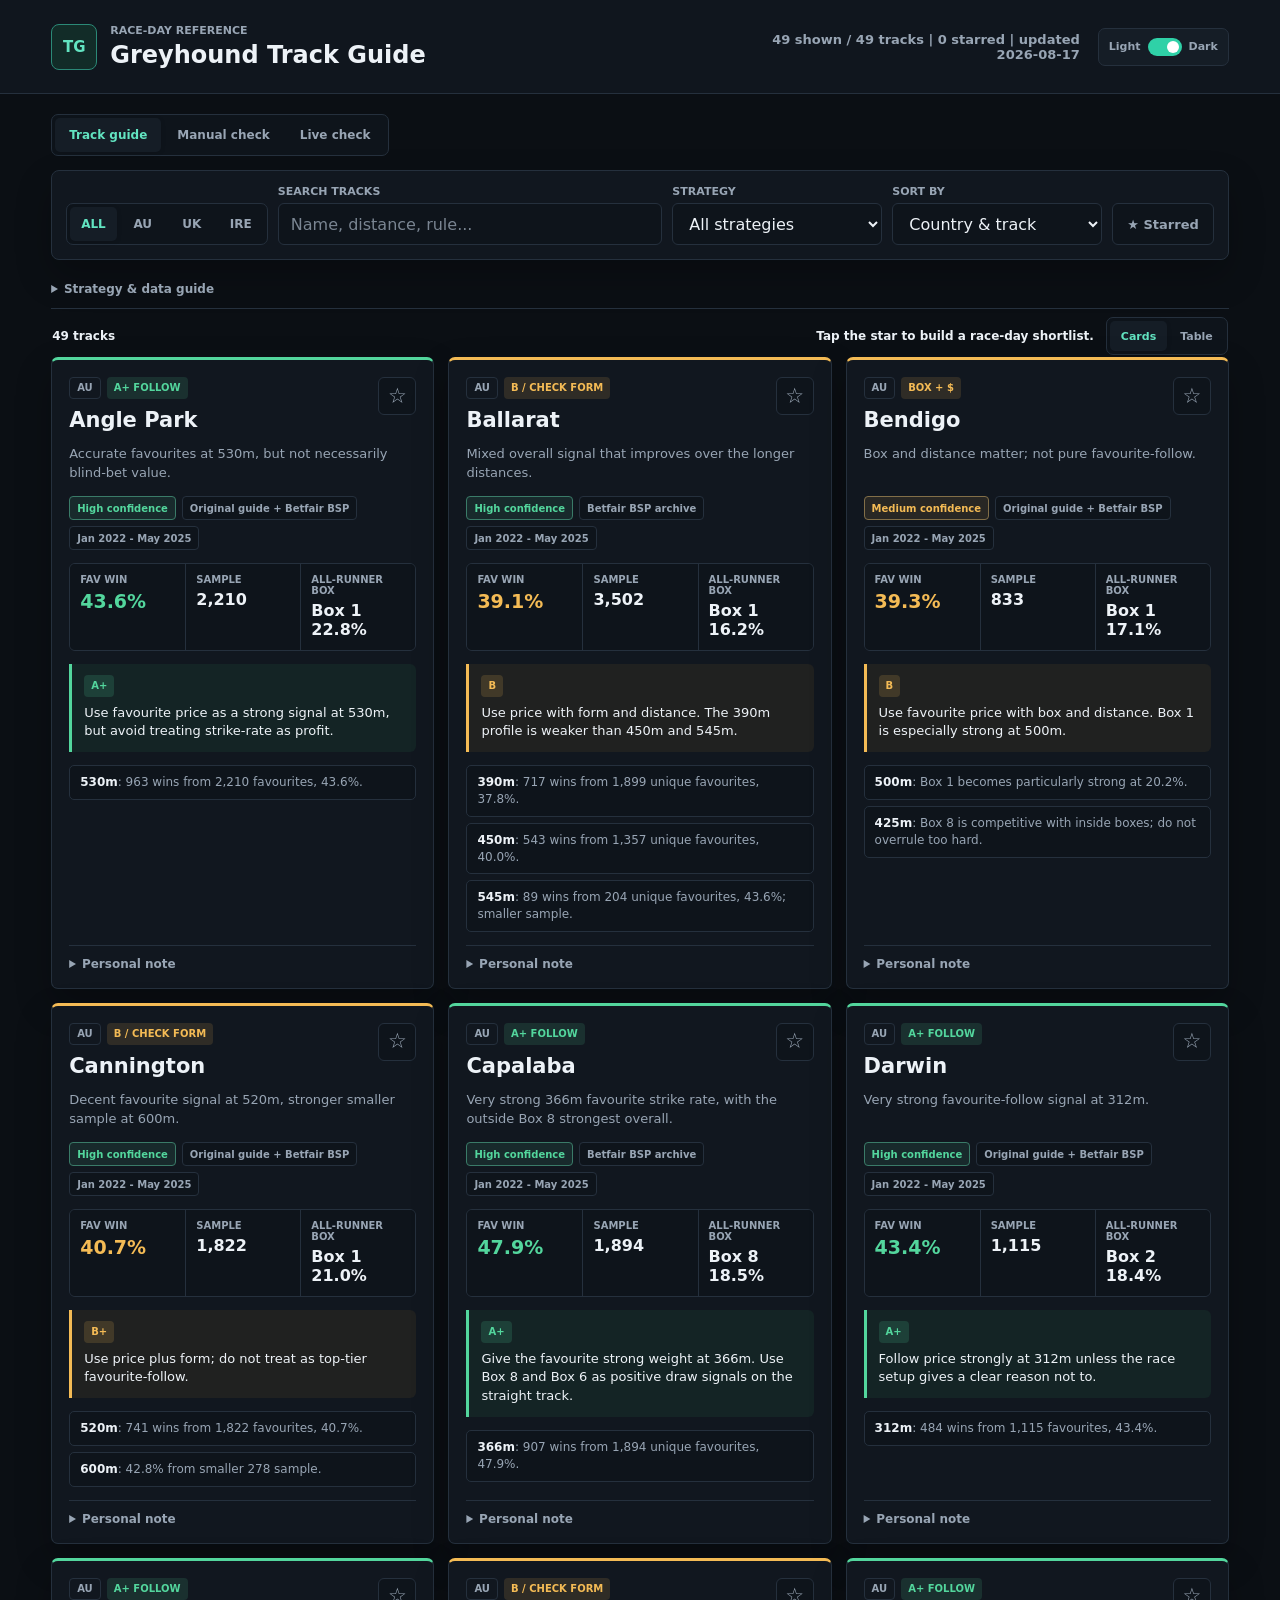
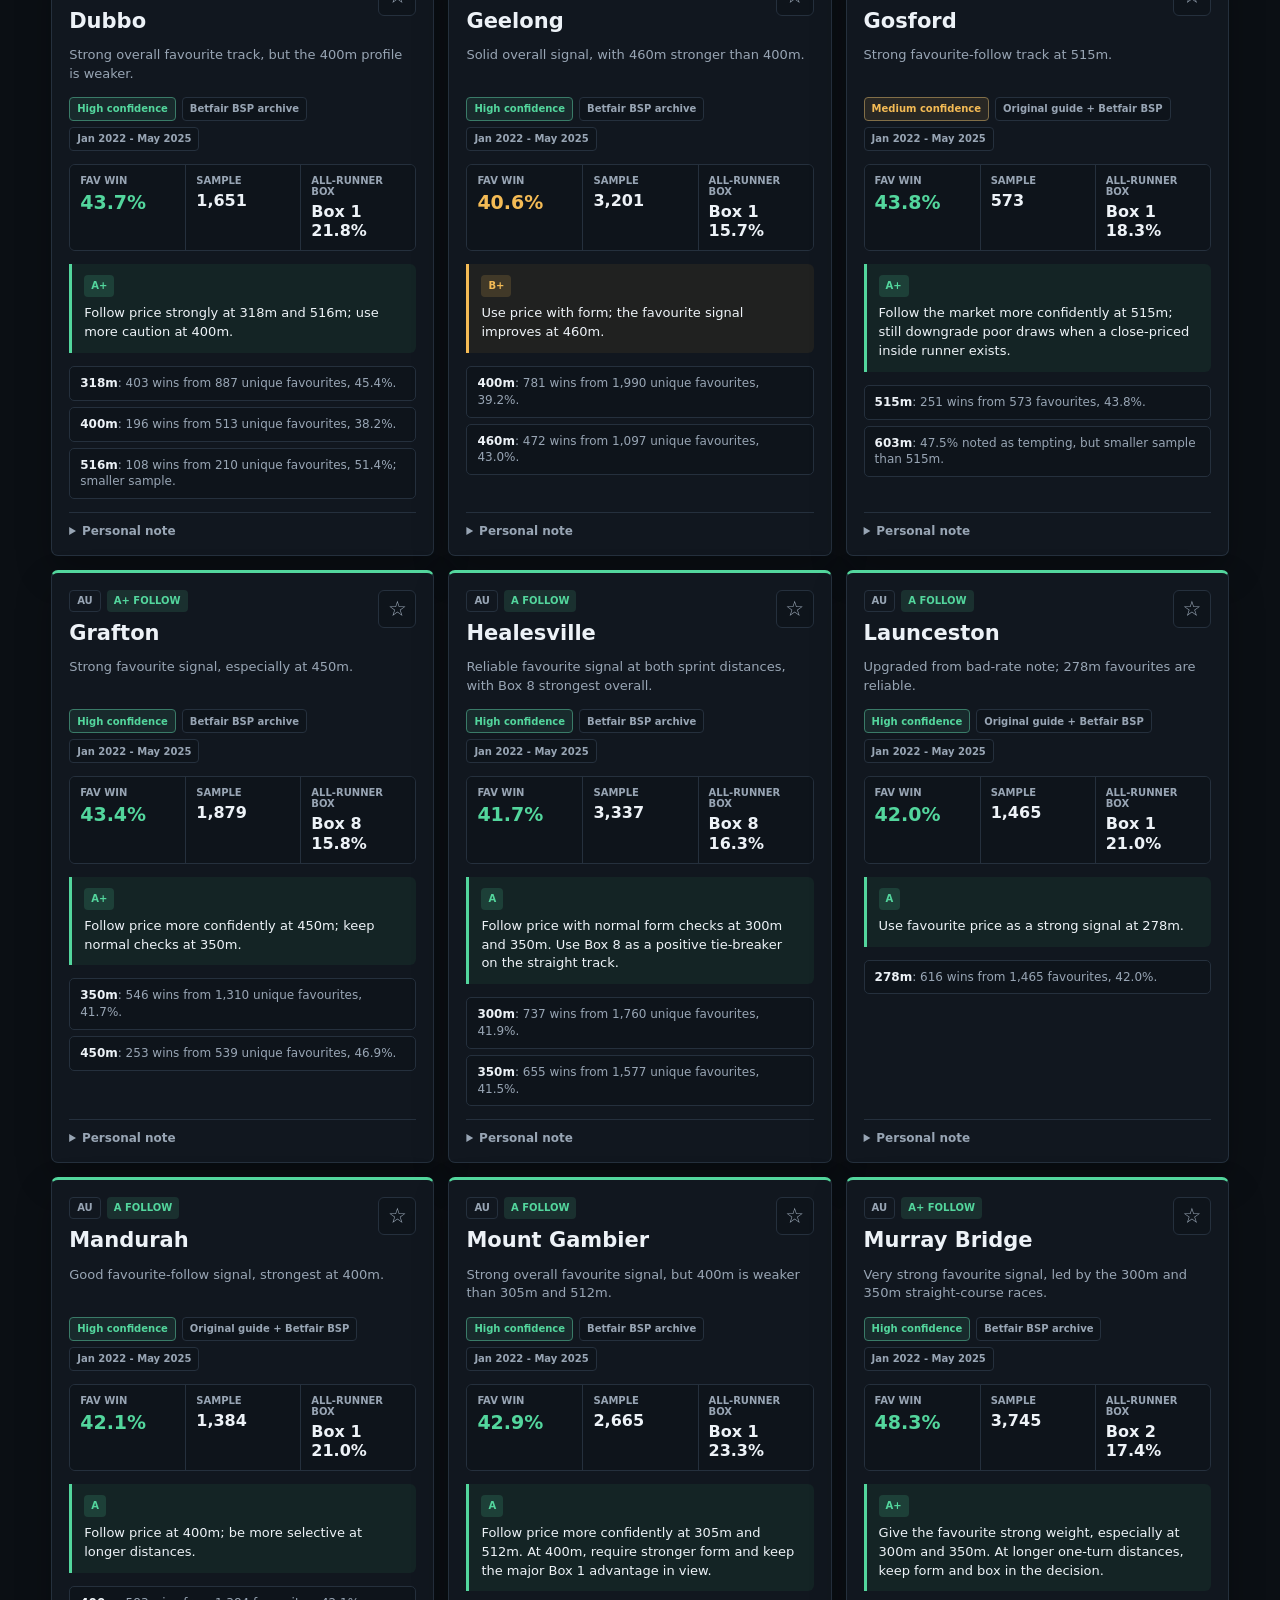
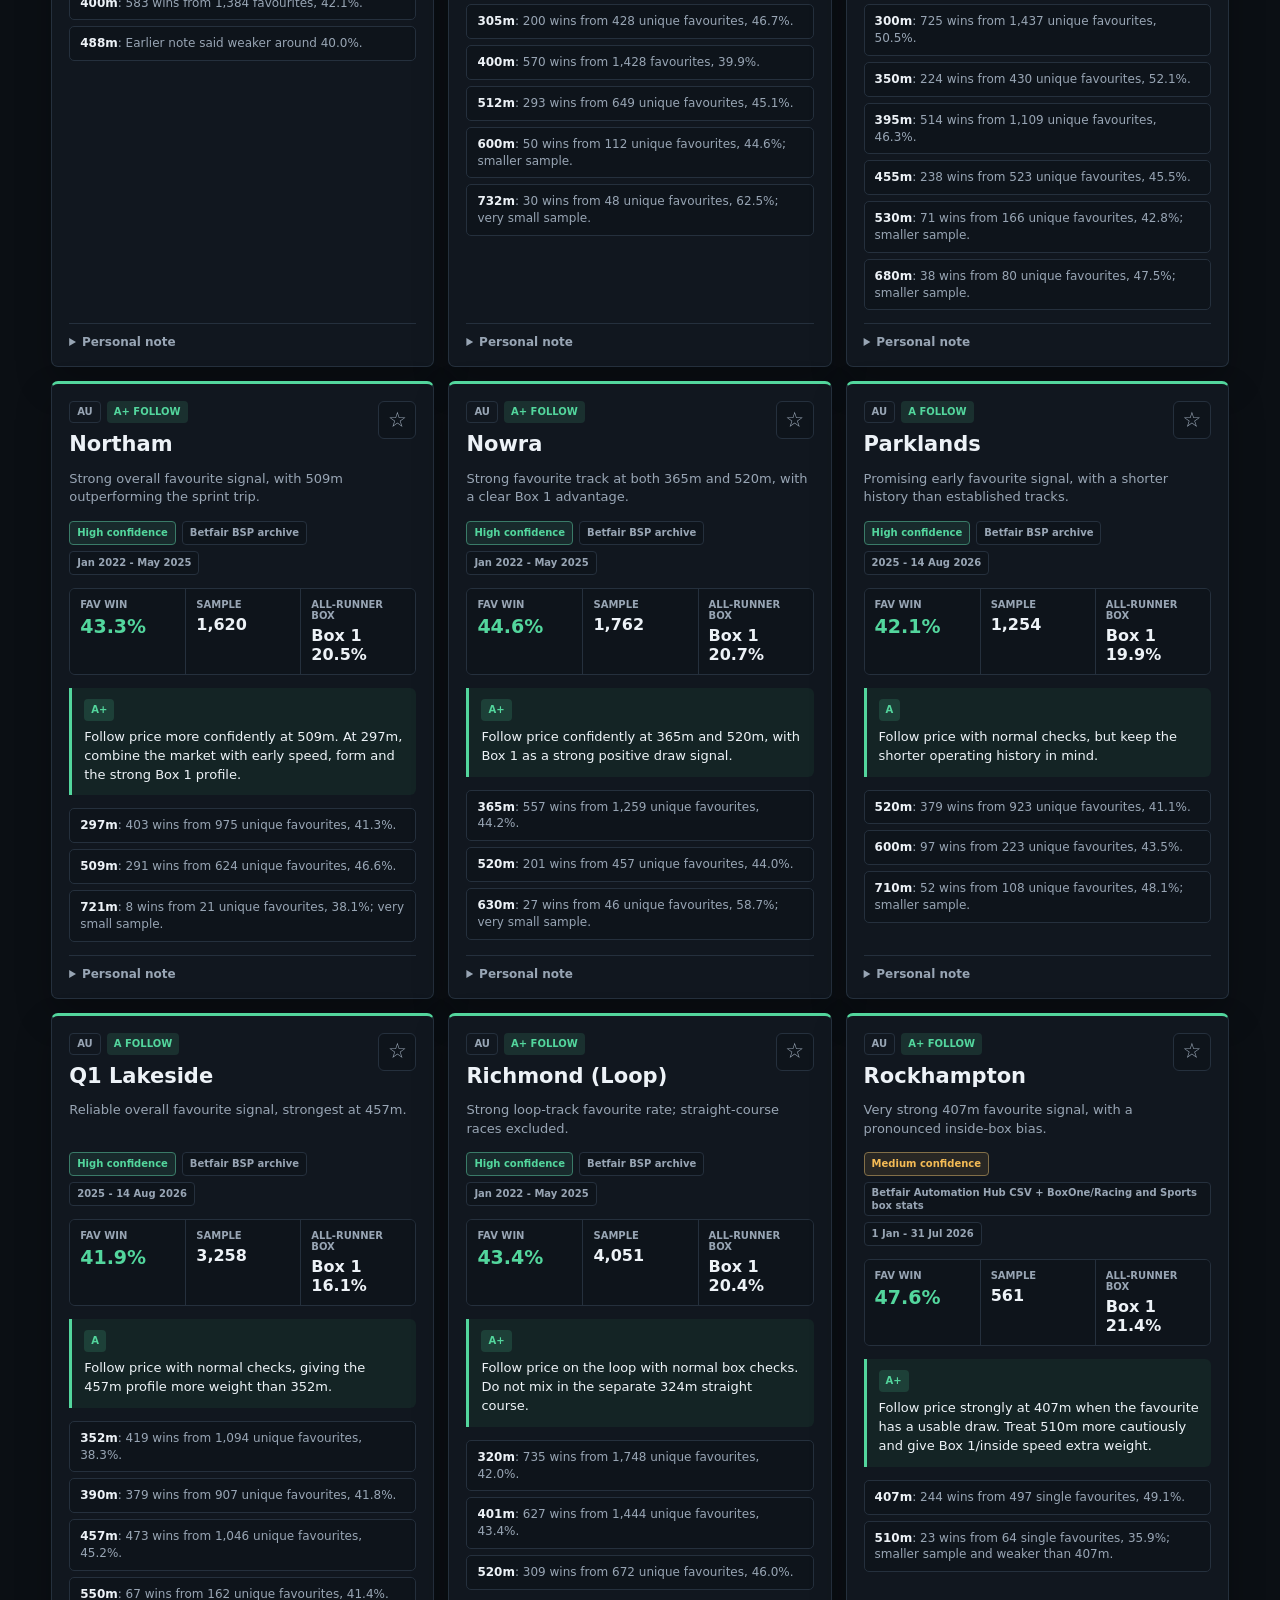
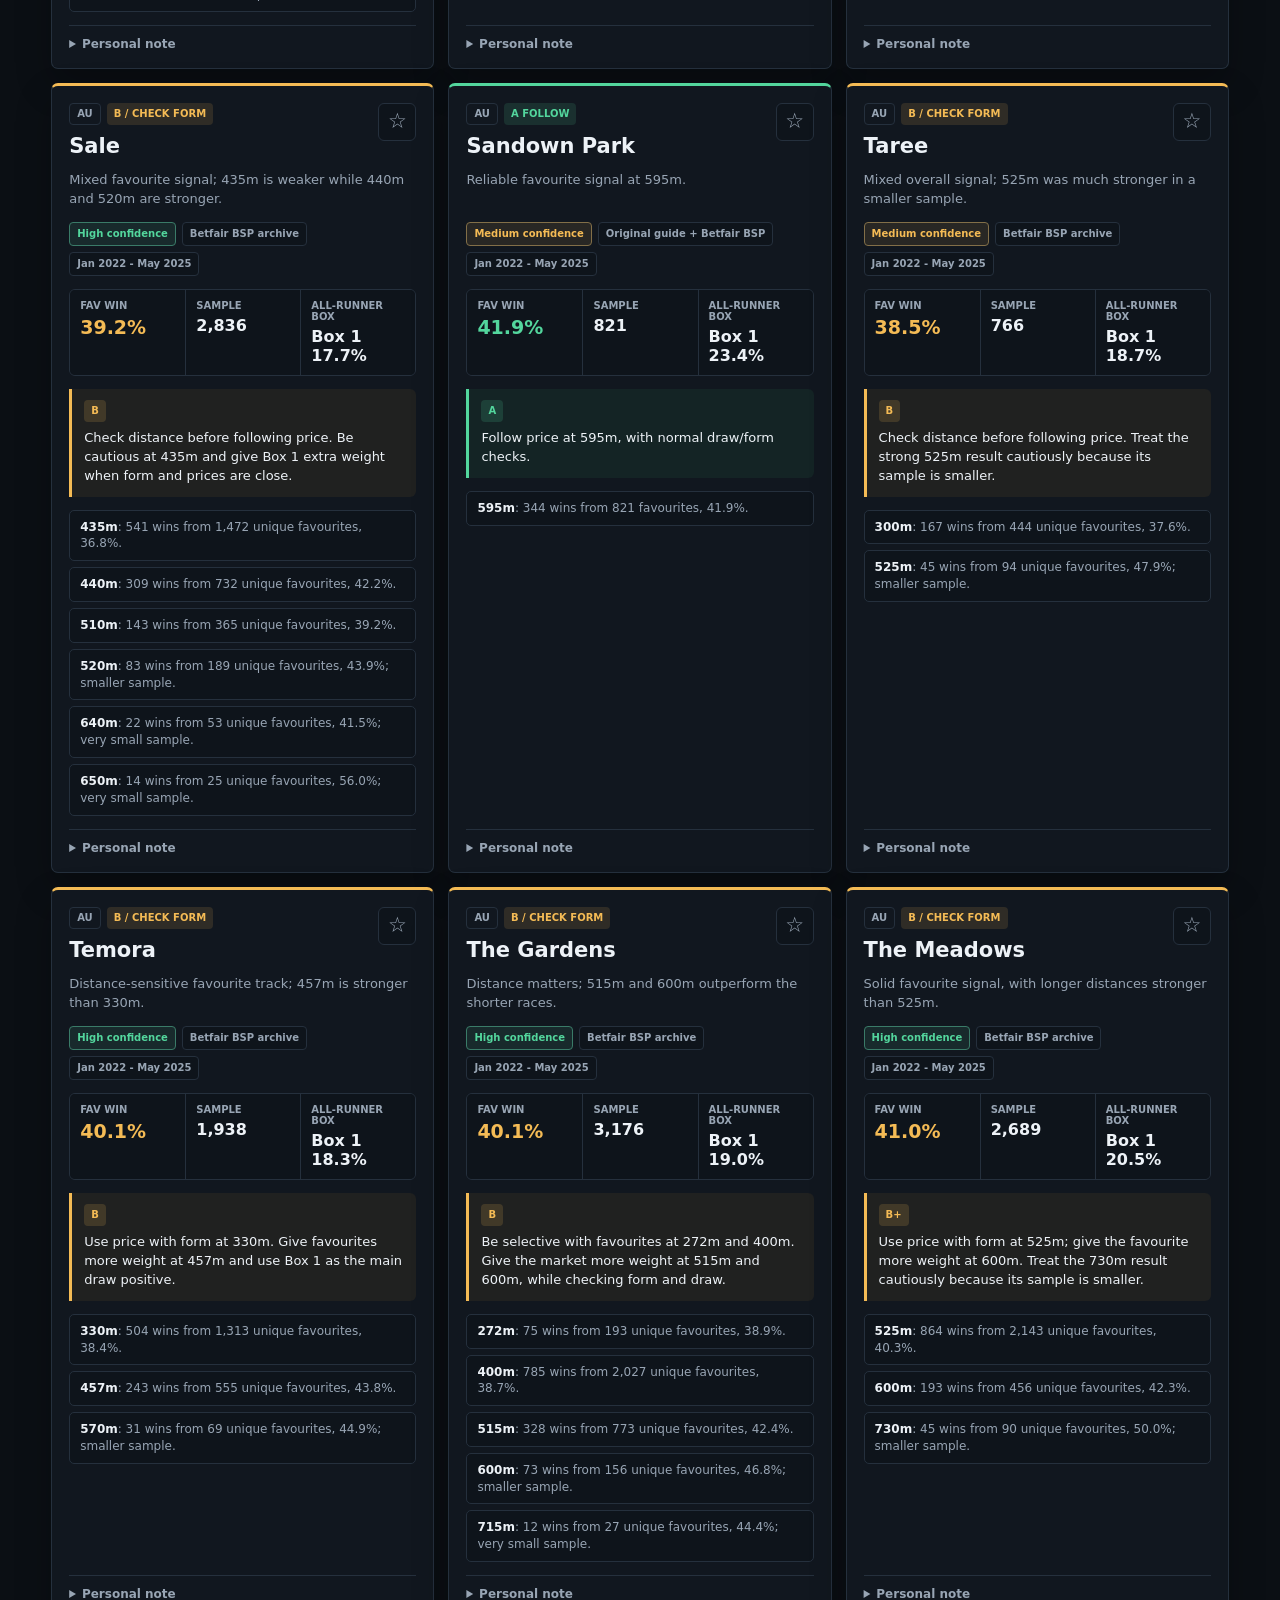
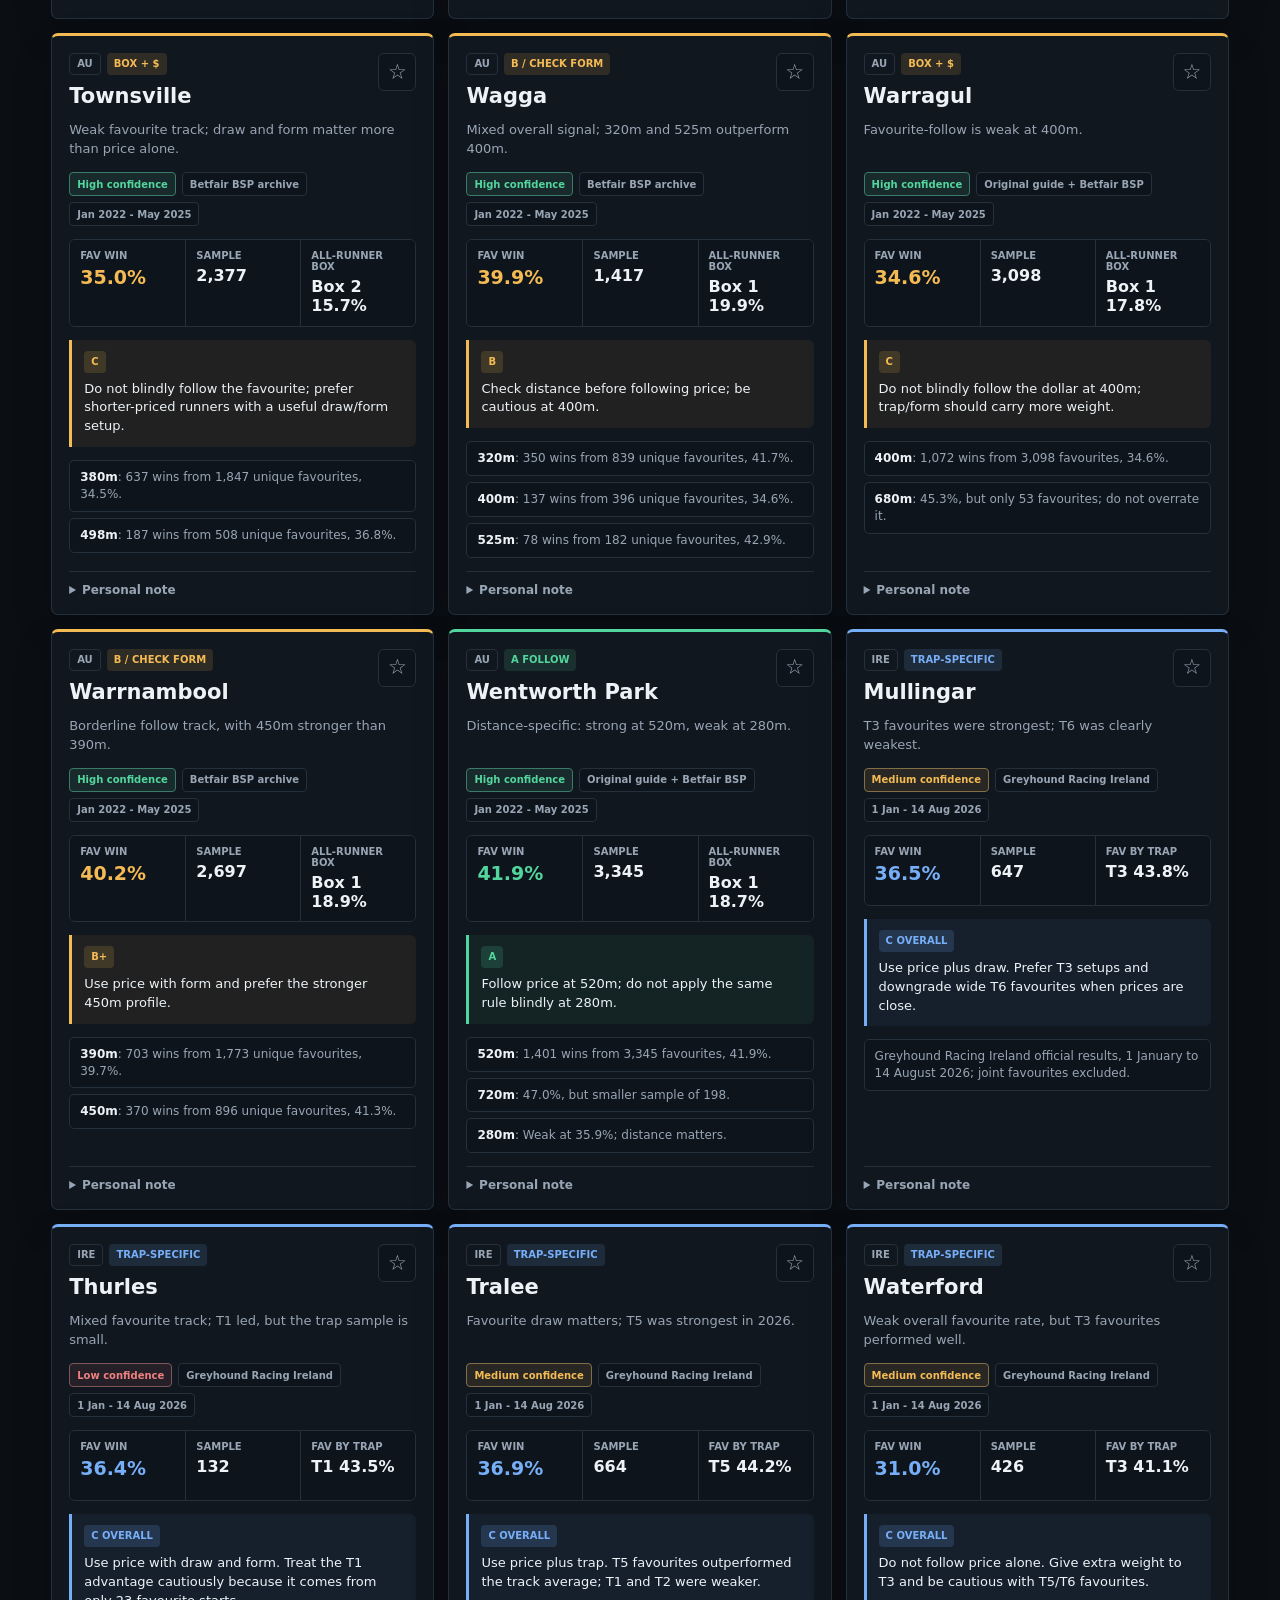
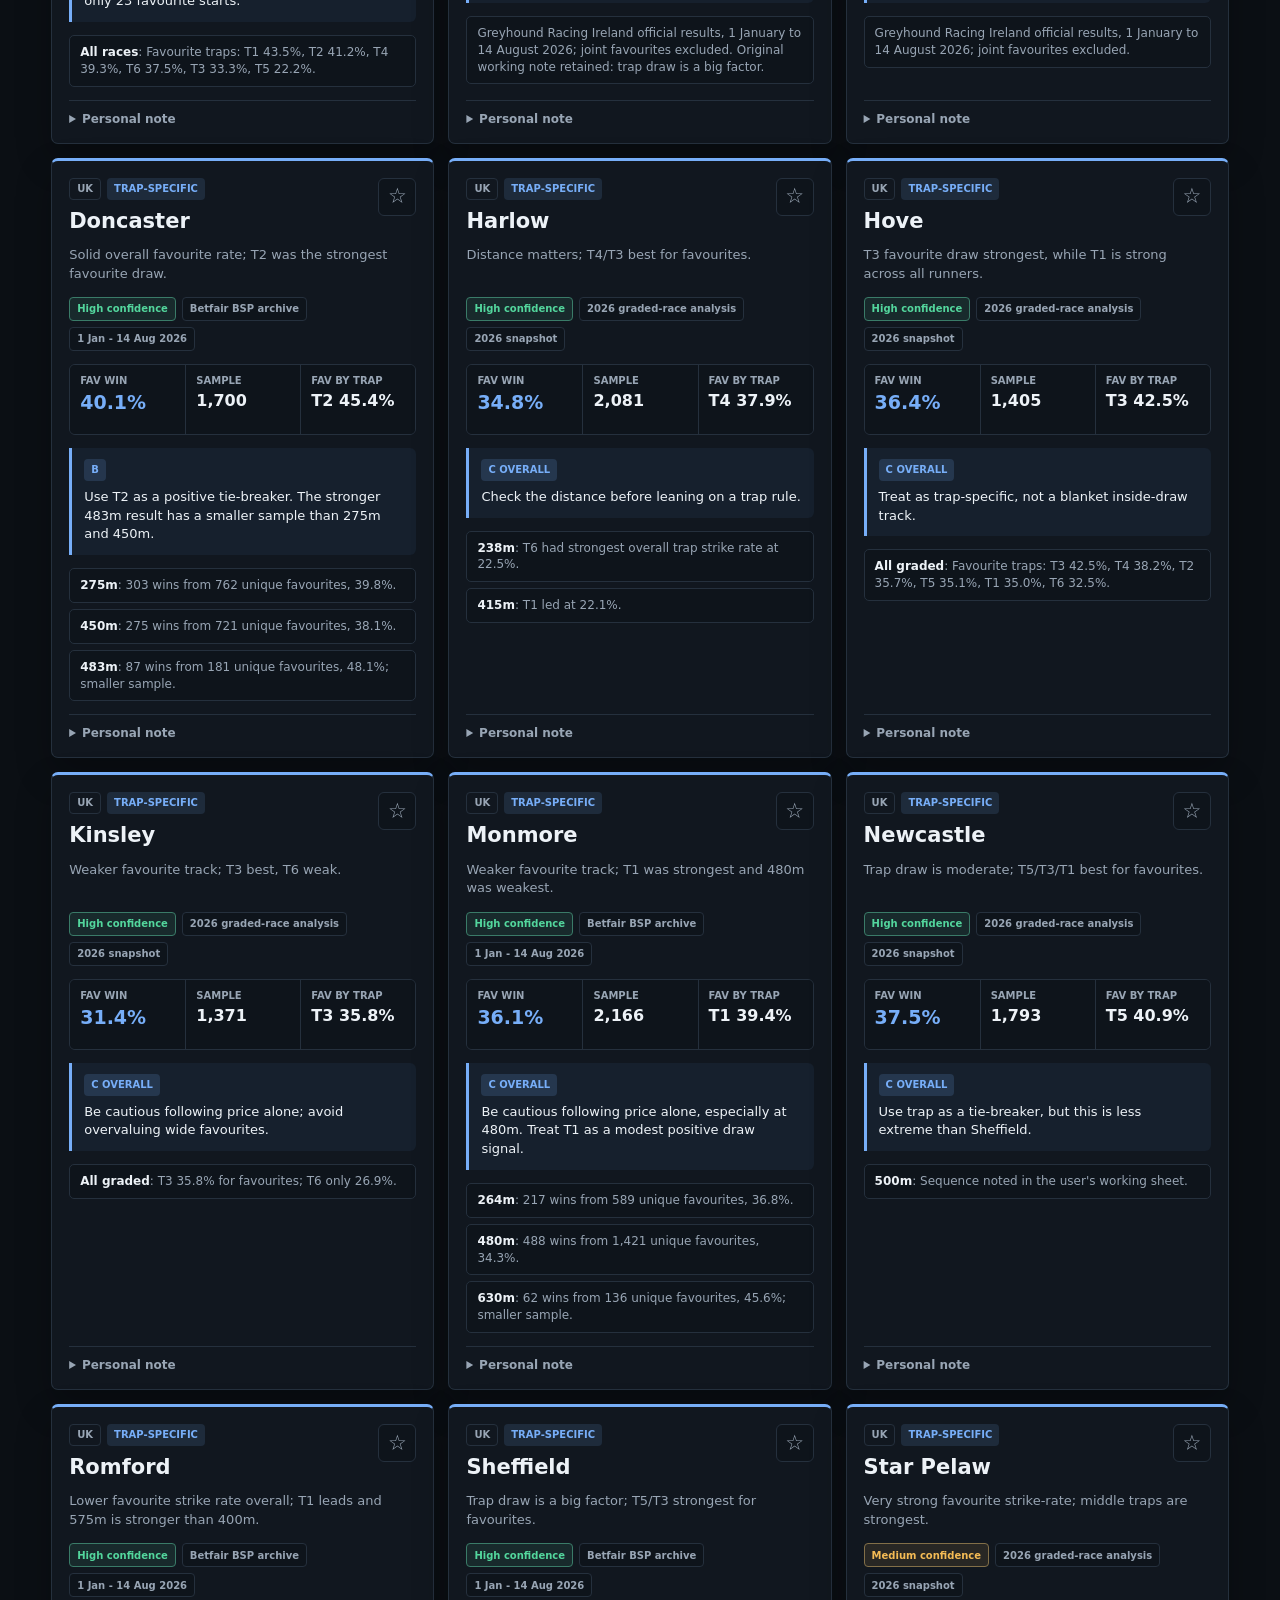
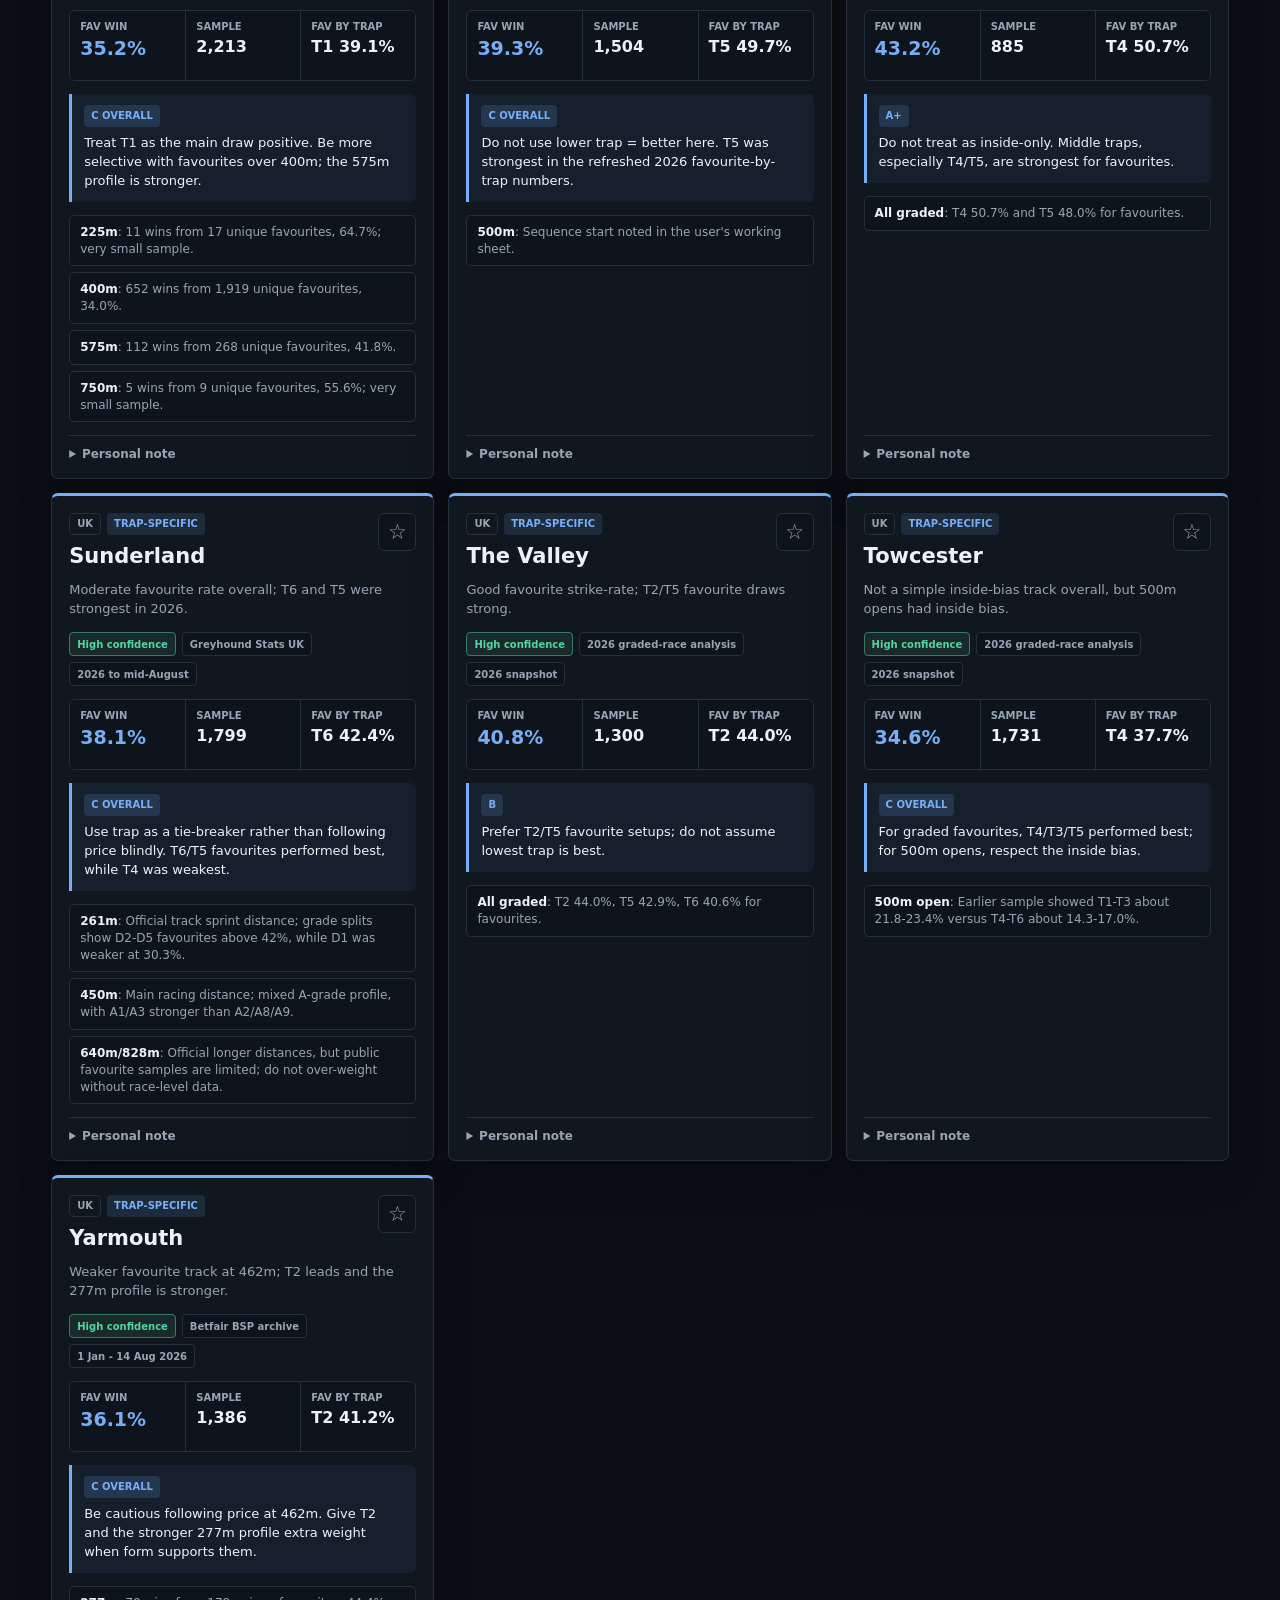
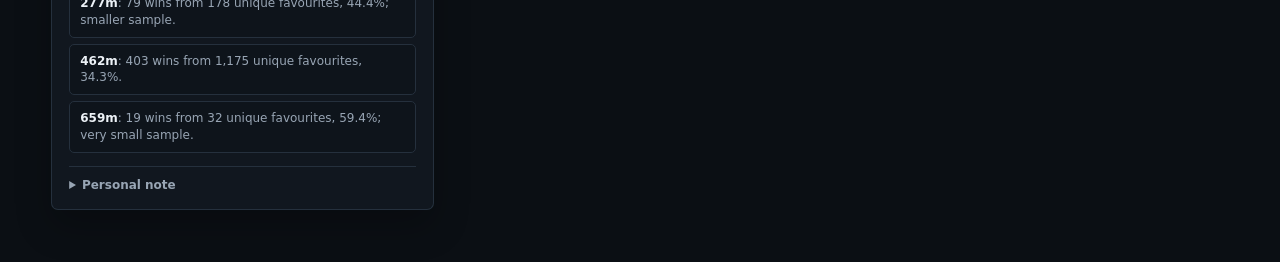
==== index.html @ b03c8ba2 "Add Recorder racecard enrichment" ====
<!doctype html>
<html lang="en" data-theme="dark">
<head>
  <meta charset="utf-8">
  <meta name="viewport" content="width=device-width, initial-scale=1">
  <meta name="theme-color" content="#0b0f14">
  <title>Greyhound Track Guide</title>
  <link rel="stylesheet" href="styles.css?v=20260817a">
</head>
<body>
  <header class="topbar">
    <div class="brand">
      <div class="brand-mark" aria-hidden="true">TG</div>
      <div>
        <p class="eyebrow">Race-day reference</p>
        <h1>Greyhound Track Guide</h1>
      </div>
    </div>
    <div class="header-actions">
      <div class="summary" id="summary">Loading tracks...</div>
      <button class="theme-toggle" id="themeToggle" type="button" aria-pressed="true">
        <span>Light</span>
        <span class="toggle-track" aria-hidden="true"><span></span></span>
        <span>Dark</span>
      </button>
    </div>
  </header>

  <main>
    <nav class="mode-tabs" id="modeTabs" aria-label="Guide section">
      <button type="button" class="active" data-mode="guide" aria-pressed="true">Track guide</button>
      <button type="button" data-mode="manual" aria-pressed="false">Manual check</button>
      <button type="button" data-mode="live" aria-pressed="false">Live check</button>
    </nav>

    <section id="guideView">
    <section class="controls" aria-label="Track filters">
      <div class="country-tabs" id="countryTabs"></div>
      <label class="search">
        <span>Search tracks</span>
        <input id="searchInput" type="search" placeholder="Name, distance, rule..." autocomplete="off">
      </label>
      <label class="select">
        <span>Strategy</span>
        <select id="strategyFilter">
          <option value="all">All strategies</option>
        </select>
      </label>
      <label class="select">
        <span>Sort by</span>
        <select id="sortSelect">
          <option value="country">Country &amp; track</option>
          <option value="rate">Favourite win rate</option>
          <option value="sample">Sample size</option>
          <option value="track">Track name</option>
        </select>
      </label>
      <button class="starred-filter" id="starredFilter" type="button" aria-pressed="false">
        <span aria-hidden="true">&#9733;</span> Starred
      </button>
    </section>

    <details class="legend-panel">
      <summary>Strategy &amp; data guide</summary>
      <div class="legend" id="legend"></div>
    </details>

    <section class="results-head" aria-live="polite">
      <p id="resultCount">Tracks</p>
      <div class="results-actions">
        <p>Tap the star to build a race-day shortlist.</p>
        <div class="view-toggle" id="viewToggle" role="group" aria-label="Result view">
          <button type="button" data-view="cards" aria-pressed="true">Cards</button>
          <button type="button" data-view="table" aria-pressed="false">Table</button>
        </div>
      </div>
    </section>

    <section class="track-grid" id="trackGrid" aria-live="polite"></section>
    <div class="track-table-wrap" id="trackTableWrap" hidden>
      <table class="track-table">
        <caption class="sr-only">Track statistics comparison</caption>
        <thead>
          <tr>
            <th scope="col">Track</th>
            <th scope="col">Confidence</th>
            <th scope="col">Fav win</th>
            <th scope="col">Sample</th>
            <th scope="col">Draw metric</th>
            <th scope="col">Strongest distance</th>
            <th scope="col">Source</th>
            <th scope="col"><span class="sr-only">Shortlist</span></th>
          </tr>
        </thead>
        <tbody id="trackTableBody"></tbody>
      </table>
    </div>
    </section>

    <section class="manual-view" id="manualView" hidden>
      <div class="manual-toolbar">
        <div>
          <p class="eyebrow">No connection required</p>
          <h2>Manual Race Check</h2>
        </div>
        <span class="local-status">Stored on this device</span>
      </div>

      <div class="manual-workspace">
        <form class="manual-entry" id="manualForm">
          <div class="manual-fields">
            <label>
              <span>Track</span>
              <select id="manualTrack" required>
                <option value="">Select track</option>
              </select>
            </label>
            <label>
              <span>Distance</span>
              <input id="manualDistance" type="text" inputmode="numeric" placeholder="450m" autocomplete="off">
            </label>
          </div>
          <label class="manual-racecard">
            <span>Racecard</span>
            <textarea id="manualRacecard" rows="12" placeholder="1 Rapid Echo 2.80&#10;2 Blue Lantern 4.20&#10;3 Final Turn 6.00" required></textarea>
          </label>
          <p class="manual-message" id="manualMessage" role="status"></p>
          <div class="manual-actions">
            <button class="secondary-button" id="clearManual" type="button">Clear</button>
            <button class="primary-button" type="submit">Check race</button>
          </div>
        </form>

        <section class="manual-results" id="manualResults" aria-live="polite">
          <div class="race-empty">Paste a racecard to compare its runners with the track guide.</div>
        </section>
      </div>
    </section>

    <section class="live-view" id="liveView" hidden>
      <div class="live-toolbar">
        <div>
          <p class="eyebrow">Betfair delayed feed</p>
          <h2>Live Race Check</h2>
        </div>
        <div class="live-actions">
          <span class="connection-status offline" id="connectionStatus">Connector offline</span>
          <button class="secondary-button" id="refreshMarkets" type="button" disabled>Refresh</button>
          <button class="primary-button" id="connectBetfair" type="button">Connect</button>
        </div>
      </div>

      <div class="connector-offline" id="connectorOffline">
        <strong>Start the local Betfair connector</strong>
        <span>The connection runs on this computer and keeps account details out of the public site.</span>
        <a class="primary-button" href="http://127.0.0.1:8787/">Open local Track Guide</a>
      </div>

      <div class="live-workspace" id="liveWorkspace" hidden>
        <aside class="race-browser" aria-label="Upcoming races">
          <div class="race-browser-head">
            <div>
              <span class="eyebrow">Race window</span>
              <select id="raceWindow" aria-label="Upcoming race window">
                <option value="5">Next 5 min</option>
                <option value="15">Next 15 min</option>
                <option value="60">Next 60 min</option>
              </select>
            </div>
            <span id="marketFreshness">Waiting</span>
          </div>
          <div class="race-list" id="raceList"></div>
        </aside>

        <section class="race-detail" id="raceDetail" aria-live="polite">
          <div class="race-empty">Select an upcoming race.</div>
        </section>
      </div>
    </section>

    <dialog class="betfair-dialog" id="betfairDialog">
      <form id="betfairForm">
        <div class="dialog-head">
          <div>
            <p class="eyebrow">Local connection</p>
            <h2>Connect Betfair</h2>
          </div>
          <button class="dialog-close" type="button" id="closeBetfair" aria-label="Close">&times;</button>
        </div>
        <label class="dialog-field">
          <span>Delayed app key</span>
          <input name="appKey" type="password" autocomplete="off" required>
        </label>
        <label class="dialog-field">
          <span>Betfair username</span>
          <input name="username" type="text" autocomplete="username" required>
        </label>
        <label class="dialog-field">
          <span>Password <small>append the 2FA code when enabled</small></span>
          <input name="password" type="password" autocomplete="current-password" required>
        </label>
        <label class="dialog-field">
          <span>Account region</span>
          <select name="jurisdiction">
            <option value="au">Australia / New Zealand</option>
            <option value="global">United Kingdom / Ireland</option>
          </select>
        </label>
        <p class="security-note">Your password is sent directly to Betfair by the local connector and is never saved.</p>
        <p class="form-error" id="betfairError" role="alert"></p>
        <div class="dialog-actions">
          <a href="https://developer.betfair.com/get-started/exchange/" target="_blank" rel="noreferrer">Get a delayed key</a>
          <button class="primary-button" type="submit">Connect</button>
        </div>
      </form>
    </dialog>
  </main>

  <template id="trackTemplate">
    <article class="track-card">
      <div class="card-head">
        <div>
          <div class="card-labels">
            <span class="country"></span>
            <span class="strategy"></span>
          </div>
          <h2></h2>
        </div>
        <button class="star" type="button" aria-label="Add track to shortlist" title="Add to shortlist">&#9734;</button>
      </div>
      <p class="headline"></p>
      <div class="card-meta"></div>
      <div class="metrics"></div>
      <div class="rule"></div>
      <div class="distances"></div>
      <details class="personal-note">
        <summary>Personal note</summary>
        <textarea rows="3" aria-label="Personal track note" placeholder="Add a race-day note..."></textarea>
      </details>
    </article>
  </template>

  <script src="app.js?v=20260816a"></script>
  <script src="betfair.js?v=20260817a"></script>
  <script src="manual.js?v=20260816a"></script>
</body>
</html>
---- styles.css ----
:root {
  color-scheme: light;
  --bg: #f2f4f7;
  --surface: #ffffff;
  --surface-raised: #ffffff;
  --surface-soft: #f7f8fa;
  --ink: #17202a;
  --muted: #667180;
  --line: #dce1e7;
  --line-strong: #c7ced7;
  --accent: #006e5b;
  --accent-strong: #005446;
  --accent-soft: #dff4ee;
  --blue: #2066c2;
  --green: #15845a;
  --amber: #a96700;
  --red: #ba4545;
  --shadow: 0 10px 28px rgba(24, 33, 43, 0.08);
}

:root[data-theme="dark"] {
  color-scheme: dark;
  --bg: #0b0f14;
  --surface: #11171f;
  --surface-raised: #151d26;
  --surface-soft: #0e141b;
  --ink: #edf2f7;
  --muted: #98a5b4;
  --line: #25303d;
  --line-strong: #354252;
  --accent: #2fd1a7;
  --accent-strong: #62e4c1;
  --accent-soft: #122c28;
  --blue: #77aef8;
  --green: #53d69d;
  --amber: #f4bb55;
  --red: #f08080;
  --shadow: 0 16px 36px rgba(0, 0, 0, 0.24);
}

html {
  overflow-x: hidden;
}

* {
  box-sizing: border-box;
}

[hidden] {
  display: none !important;
}

.sr-only {
  position: absolute;
  width: 1px;
  height: 1px;
  padding: 0;
  margin: -1px;
  overflow: hidden;
  clip: rect(0, 0, 0, 0);
  white-space: nowrap;
  border: 0;
}

body {
  margin: 0;
  min-width: 320px;
  overflow-x: hidden;
  font-family: Inter, ui-sans-serif, system-ui, -apple-system, BlinkMacSystemFont, "Segoe UI", sans-serif;
  background: var(--bg);
  color: var(--ink);
}

button,
input,
select,
textarea {
  font: inherit;
}

button,
summary,
select {
  cursor: pointer;
}

button:focus-visible,
input:focus-visible,
select:focus-visible,
textarea:focus-visible,
summary:focus-visible {
  outline: 3px solid color-mix(in srgb, var(--accent) 40%, transparent);
  outline-offset: 2px;
}

.topbar {
  display: flex;
  justify-content: space-between;
  gap: 24px;
  align-items: center;
  min-height: 94px;
  padding: 20px clamp(18px, 4vw, 52px);
  background: color-mix(in srgb, var(--surface) 92%, transparent);
  border-bottom: 1px solid var(--line);
}

.brand,
.header-actions,
.card-labels,
.results-head {
  display: flex;
  align-items: center;
}

.brand {
  gap: 13px;
  min-width: 0;
}

.brand-mark {
  display: grid;
  place-items: center;
  width: 46px;
  height: 46px;
  flex: 0 0 46px;
  border: 1px solid color-mix(in srgb, var(--accent) 55%, var(--line));
  border-radius: 8px;
  background: var(--accent-soft);
  color: var(--accent-strong);
  font-size: 15px;
  font-weight: 800;
}

.eyebrow,
.search > span,
.select > span {
  display: block;
  margin: 0 0 5px;
  color: var(--muted);
  font-size: 11px;
  font-weight: 800;
  letter-spacing: 0;
  text-transform: uppercase;
}

h1 {
  margin: 0;
  font-size: 24px;
  line-height: 1.1;
  letter-spacing: 0;
}

.header-actions {
  justify-content: flex-end;
  gap: 18px;
}

.summary {
  max-width: 330px;
  color: var(--muted);
  font-size: 13px;
  font-weight: 650;
  text-align: right;
}

.theme-toggle {
  display: flex;
  align-items: center;
  gap: 7px;
  min-height: 38px;
  padding: 0 10px;
  border: 1px solid var(--line);
  border-radius: 7px;
  background: var(--surface-raised);
  color: var(--muted);
  font-size: 11px;
  font-weight: 750;
}

.toggle-track {
  position: relative;
  width: 34px;
  height: 18px;
  border-radius: 9px;
  background: var(--line-strong);
}

.toggle-track span {
  position: absolute;
  top: 3px;
  left: 3px;
  width: 12px;
  height: 12px;
  border-radius: 50%;
  background: #fff;
  transition: transform 160ms ease;
}

.theme-toggle[aria-pressed="true"] .toggle-track {
  background: var(--accent);
}

.theme-toggle[aria-pressed="true"] .toggle-track span {
  transform: translateX(16px);
}

main {
  width: 100%;
  max-width: 1680px;
  margin: 0 auto;
  padding: 20px clamp(18px, 4vw, 52px) 52px;
}

.mode-tabs {
  display: inline-flex;
  gap: 2px;
  margin-bottom: 14px;
  padding: 3px;
  border: 1px solid var(--line);
  border-radius: 7px;
  background: var(--surface-soft);
}

.mode-tabs button {
  height: 34px;
  padding: 0 14px;
  border: 0;
  border-radius: 5px;
  background: transparent;
  color: var(--muted);
  font-size: 12px;
  font-weight: 800;
}

.mode-tabs button.active {
  background: var(--surface-raised);
  color: var(--accent-strong);
  box-shadow: 0 1px 5px rgba(0, 0, 0, 0.12);
}

.controls {
  display: grid;
  grid-template-columns: auto minmax(230px, 1fr) minmax(155px, 210px) minmax(155px, 210px) auto;
  gap: 10px;
  align-items: end;
  padding: 14px;
  border: 1px solid var(--line);
  border-radius: 8px;
  background: var(--surface);
  box-shadow: var(--shadow);
}

.country-tabs {
  display: flex;
  gap: 3px;
  align-items: center;
  min-height: 42px;
  padding: 3px;
  border: 1px solid var(--line);
  border-radius: 7px;
  background: var(--surface-soft);
}

.country-tabs button,
.starred-filter,
.star {
  border: 0;
  color: var(--ink);
}

.country-tabs button {
  min-width: 46px;
  height: 34px;
  padding: 0 11px;
  border-radius: 5px;
  background: transparent;
  color: var(--muted);
  font-size: 12px;
  font-weight: 800;
  text-transform: uppercase;
}

.country-tabs button.active {
  background: var(--surface-raised);
  color: var(--accent-strong);
  box-shadow: 0 1px 5px rgba(0, 0, 0, 0.12);
}

.search input,
.select select,
textarea {
  width: 100%;
  border: 1px solid var(--line);
  border-radius: 6px;
  background: var(--surface-soft);
  color: var(--ink);
}

.search input,
.select select {
  height: 42px;
  padding: 0 12px;
}

.search input::placeholder,
textarea::placeholder {
  color: color-mix(in srgb, var(--muted) 78%, transparent);
}

.starred-filter {
  height: 42px;
  padding: 0 14px;
  border: 1px solid var(--line);
  border-radius: 6px;
  background: var(--surface-soft);
  color: var(--muted);
  font-size: 13px;
  font-weight: 750;
}

.starred-filter[aria-pressed="true"] {
  border-color: color-mix(in srgb, var(--amber) 55%, var(--line));
  background: color-mix(in srgb, var(--amber) 13%, var(--surface));
  color: var(--amber);
}

.legend-panel {
  margin: 12px 0 0;
  border-bottom: 1px solid var(--line);
}

.legend-panel > summary {
  width: max-content;
  padding: 10px 0 12px;
  color: var(--muted);
  font-size: 12px;
  font-weight: 750;
}

.legend {
  display: grid;
  grid-template-columns: repeat(auto-fit, minmax(230px, 1fr));
  gap: 8px;
  padding: 0 0 14px;
}

.legend-item {
  padding: 10px 12px;
  border: 1px solid var(--line);
  border-radius: 6px;
  background: var(--surface-soft);
  color: var(--muted);
  font-size: 12px;
  line-height: 1.45;
}

.legend-item strong {
  color: var(--ink);
}

.results-head {
  justify-content: space-between;
  gap: 20px;
  min-height: 48px;
  padding: 6px 1px 0;
  color: var(--muted);
  font-size: 12px;
}

.results-head p {
  margin: 0;
}

.results-head p:first-child {
  color: var(--ink);
  font-weight: 800;
}

.results-actions {
  display: flex;
  align-items: center;
  justify-content: flex-end;
  gap: 12px;
}

.view-toggle {
  display: inline-flex;
  flex: 0 0 auto;
  gap: 2px;
  padding: 3px;
  border: 1px solid var(--line);
  border-radius: 7px;
  background: var(--surface-soft);
}

.view-toggle button {
  height: 30px;
  padding: 0 11px;
  border: 0;
  border-radius: 5px;
  background: transparent;
  color: var(--muted);
  font-size: 11px;
  font-weight: 800;
}

.view-toggle button.active {
  background: var(--surface-raised);
  color: var(--accent-strong);
  box-shadow: 0 1px 5px rgba(0, 0, 0, 0.12);
}

.track-grid {
  display: grid;
  grid-template-columns: repeat(auto-fill, minmax(320px, 1fr));
  gap: 14px;
}

.track-card {
  --card-accent: var(--amber);
  display: flex;
  min-height: 390px;
  flex-direction: column;
  gap: 13px;
  padding: 17px;
  border: 1px solid var(--line);
  border-top: 3px solid var(--card-accent);
  border-radius: 7px;
  background: var(--surface);
  box-shadow: var(--shadow);
}

.track-card.follow {
  --card-accent: var(--green);
}

.track-card.trap {
  --card-accent: var(--blue);
}

.track-card.research {
  --card-accent: var(--red);
}

.card-head {
  display: flex;
  justify-content: space-between;
  gap: 12px;
}

.card-labels {
  gap: 6px;
  margin-bottom: 9px;
}

.country,
.strategy,
.badge {
  display: inline-flex;
  align-items: center;
  min-height: 22px;
  border-radius: 4px;
  padding: 2px 7px;
  font-size: 10px;
  font-weight: 850;
  line-height: 1;
  text-transform: uppercase;
}

.country {
  border: 1px solid var(--line);
  color: var(--muted);
}

.strategy {
  background: color-mix(in srgb, var(--card-accent) 13%, transparent);
  color: var(--card-accent);
}

.track-card h2 {
  margin: 0;
  font-size: 21px;
  line-height: 1.15;
  letter-spacing: 0;
}

.star {
  display: grid;
  place-items: center;
  width: 38px;
  height: 38px;
  flex: 0 0 38px;
  border: 1px solid var(--line);
  border-radius: 6px;
  background: var(--surface-soft);
  color: var(--muted);
  font-size: 21px;
  line-height: 1;
}

.star:hover,
.star.active {
  border-color: color-mix(in srgb, var(--amber) 55%, var(--line));
  background: color-mix(in srgb, var(--amber) 13%, var(--surface));
  color: var(--amber);
}

.headline {
  min-height: 38px;
  margin: 0;
  color: var(--muted);
  font-size: 13px;
  line-height: 1.45;
}

.card-meta {
  display: flex;
  flex-wrap: wrap;
  gap: 6px;
}

.meta-item,
.confidence {
  display: inline-flex;
  align-items: center;
  min-height: 24px;
  padding: 3px 7px;
  border: 1px solid var(--line);
  border-radius: 4px;
  background: var(--surface-soft);
  color: var(--muted);
  font-size: 10px;
  font-weight: 750;
  line-height: 1.3;
}

.confidence {
  font-weight: 850;
}

.confidence-high {
  border-color: color-mix(in srgb, var(--green) 45%, var(--line));
  background: color-mix(in srgb, var(--green) 10%, var(--surface));
  color: var(--green);
}

.confidence-medium {
  border-color: color-mix(in srgb, var(--amber) 45%, var(--line));
  background: color-mix(in srgb, var(--amber) 10%, var(--surface));
  color: var(--amber);
}

.confidence-low {
  border-color: color-mix(in srgb, var(--red) 45%, var(--line));
  background: color-mix(in srgb, var(--red) 9%, var(--surface));
  color: var(--red);
}

.metrics {
  display: grid;
  grid-template-columns: repeat(3, minmax(0, 1fr));
  border: 1px solid var(--line);
  border-radius: 6px;
  overflow: hidden;
}

.metric {
  min-width: 0;
  min-height: 69px;
  padding: 10px;
  background: var(--surface-soft);
}

.metric + .metric {
  border-left: 1px solid var(--line);
}

.metric span {
  display: block;
  margin-bottom: 5px;
  color: var(--muted);
  font-size: 10px;
  font-weight: 750;
  text-transform: uppercase;
}

.metric strong {
  display: block;
  overflow-wrap: anywhere;
  font-size: 16px;
  line-height: 1.2;
}

.metric:first-child strong {
  color: var(--card-accent);
  font-size: 19px;
}

.rule {
  padding: 11px 12px;
  border-left: 3px solid var(--card-accent);
  border-radius: 0 6px 6px 0;
  background: color-mix(in srgb, var(--card-accent) 8%, var(--surface-soft));
  font-size: 13px;
  line-height: 1.45;
}

.badge {
  margin-bottom: 7px;
  padding: 3px 7px;
  background: color-mix(in srgb, var(--card-accent) 16%, transparent);
  color: var(--card-accent);
}

.distances {
  display: grid;
  gap: 6px;
}

.distance {
  padding: 8px 10px;
  border: 1px solid var(--line);
  border-radius: 5px;
  background: var(--surface-soft);
  color: var(--muted);
  font-size: 12px;
  line-height: 1.4;
}

.distance strong {
  color: var(--ink);
}

.personal-note {
  margin-top: auto;
  border-top: 1px solid var(--line);
}

.personal-note summary {
  padding: 11px 0 0;
  color: var(--muted);
  font-size: 12px;
  font-weight: 750;
}

textarea {
  display: block;
  min-height: 78px;
  margin-top: 10px;
  padding: 10px;
  resize: vertical;
  font-size: 13px;
}

.empty {
  grid-column: 1 / -1;
  padding: 48px 20px;
  border: 1px dashed var(--line-strong);
  border-radius: 7px;
  background: var(--surface);
  color: var(--muted);
  text-align: center;
}

.track-table-wrap {
  overflow-x: auto;
  border: 1px solid var(--line);
  border-radius: 7px;
  background: var(--surface);
  box-shadow: var(--shadow);
}

.track-table {
  width: 100%;
  min-width: 1060px;
  border-collapse: collapse;
  font-size: 12px;
}

.track-table th,
.track-table td {
  padding: 11px 12px;
  border-bottom: 1px solid var(--line);
  text-align: left;
  vertical-align: middle;
}

.track-table th {
  position: sticky;
  top: 0;
  z-index: 1;
  background: var(--surface-soft);
  color: var(--muted);
  font-size: 10px;
  font-weight: 850;
  text-transform: uppercase;
}

.track-table tbody tr {
  --row-accent: var(--amber);
  border-left: 3px solid var(--row-accent);
}

.track-table tbody tr.follow {
  --row-accent: var(--green);
}

.track-table tbody tr.trap {
  --row-accent: var(--blue);
}

.track-table tbody tr.research {
  --row-accent: var(--red);
}

.track-table tbody tr:last-child td {
  border-bottom: 0;
}

.track-table tbody tr:hover {
  background: color-mix(in srgb, var(--row-accent) 5%, var(--surface));
}

.table-track {
  min-width: 170px;
}

.table-track strong,
.table-rate {
  display: block;
  color: var(--ink);
  font-size: 13px;
}

.table-rate {
  font-weight: 850;
}

.table-sub {
  display: block;
  margin-top: 3px;
  color: var(--muted);
  font-size: 10px;
  line-height: 1.35;
}

.table-star-cell {
  width: 52px;
  text-align: center !important;
}

.table-star {
  display: grid;
  place-items: center;
  width: 32px;
  height: 32px;
  margin: 0 auto;
  padding: 0;
  border: 1px solid var(--line);
  border-radius: 6px;
  background: var(--surface-soft);
  color: var(--muted);
  font-size: 18px;
}

.table-star:hover,
.table-star.active {
  border-color: color-mix(in srgb, var(--amber) 55%, var(--line));
  color: var(--amber);
}

.manual-view {
  min-height: 540px;
}

.manual-toolbar,
.manual-actions,
.manual-result-head {
  display: flex;
  align-items: center;
}

.manual-toolbar {
  justify-content: space-between;
  gap: 20px;
  min-height: 70px;
  padding: 4px 0 14px;
  border-bottom: 1px solid var(--line);
}

.manual-toolbar h2,
.manual-results h2 {
  margin: 0;
  font-size: 20px;
  letter-spacing: 0;
}

.local-status,
.manual-runner-count {
  display: inline-flex;
  min-height: 28px;
  align-items: center;
  padding: 4px 8px;
  border: 1px solid var(--line);
  border-radius: 4px;
  background: var(--surface-soft);
  color: var(--muted);
  font-size: 10px;
  font-weight: 800;
  text-transform: uppercase;
}

.manual-workspace {
  display: grid;
  grid-template-columns: minmax(330px, 410px) minmax(0, 1fr);
  min-height: 570px;
  margin-top: 18px;
  border: 1px solid var(--line);
  border-radius: 7px;
  background: var(--surface);
  box-shadow: var(--shadow);
  overflow: hidden;
}

.manual-entry {
  display: flex;
  min-width: 0;
  flex-direction: column;
  gap: 14px;
  padding: 16px;
  border-right: 1px solid var(--line);
  background: var(--surface-soft);
}

.manual-fields {
  display: grid;
  grid-template-columns: minmax(0, 1fr) 110px;
  gap: 9px;
}

.manual-fields label > span,
.manual-racecard > span {
  display: block;
  margin-bottom: 5px;
  color: var(--muted);
}

.manual-guide-rule > * {
  min-width: 0;
  margin: 0;
  padding: 10px 12px;
  font-size: 10px;
  line-height: 1.45;
}

.manual-guide-rule > * + * {
  border-left: 1px solid var(--line);
}

.manual-guide-rule strong {
  color: var(--accent-strong);
}

.manual-guide-rule span,
.manual-guide-rule p {
  color: var(--muted);
}

.manual-runner-table {
  min-width: 610px;
}

.manual-runner-table th:last-child,
.manual-runner-table td:last-child {
  width: 46px;
  text-align: center;
}

.manual-name-input,
.manual-odds-input {
  width: 100%;
  height: 34px;
  border: 1px solid transparent;
  border-radius: 5px;
  background: transparent;
  color: var(--ink);
  font-size: 12px;
  font-weight: 750;
}

.manual-name-input {
  min-width: 170px;
  padding: 0 7px;
}

.manual-odds-input {
  width: 82px;
  padding: 0 6px;
}

.manual-name-input:hover,
.manual-name-input:focus,
.manual-odds-input:hover,
.manual-odds-input:focus {
  border-color: var(--line);
  background: var(--surface-soft);
}

.manual-remove {
  display: grid;
  width: 30px;
  height: 30px;
  margin: 0 auto;
  place-items: center;
  border: 1px solid var(--line);
  border-radius: 5px;
  background: var(--surface-soft);
  color: var(--muted);
  font-size: 18px;
}

.manual-remove:hover {
  border-color: color-mix(in srgb, var(--red) 45%, var(--line));
  color: var(--red);
}

.live-view {
  min-height: 540px;
}

.live-toolbar,
.live-actions,
.race-detail-head,
.race-list-top,
.market-footer,
.dialog-head,
.dialog-actions {
  display: flex;
  align-items: center;
}

.live-toolbar {
  justify-content: space-between;
  gap: 20px;
  min-height: 70px;
  padding: 4px 0 14px;
  border-bottom: 1px solid var(--line);
}

.live-toolbar h2,
.race-detail h2,
.betfair-dialog h2 {
  margin: 0;
  font-size: 20px;
  letter-spacing: 0;
}

.live-actions {
  justify-content: flex-end;
  gap: 8px;
}

.primary-button,
.secondary-button {
  display: inline-flex;
  align-items: center;
  justify-content: center;
  min-height: 38px;
  padding: 0 13px;
  border-radius: 6px;
  font-size: 12px;
  font-weight: 800;
  text-decoration: none;
}

.primary-button {
  border: 1px solid var(--accent);
  background: var(--accent);
  color: #06120f;
}

.secondary-button {
  border: 1px solid var(--line);
  background: var(--surface-soft);
  color: var(--ink);
}

.primary-button:disabled,
.secondary-button:disabled {
  cursor: not-allowed;
  opacity: 0.5;
}

.connection-status {
  display: inline-flex;
  align-items: center;
  min-height: 28px;
  padding: 4px 8px;
  border: 1px solid var(--line);
  border-radius: 4px;
  font-size: 10px;
  font-weight: 850;
  text-transform: uppercase;
}

.connection-status::before {
  width: 7px;
  height: 7px;
  margin-right: 6px;
  border-radius: 50%;
  background: currentColor;
  content: "";
}

.connection-status.online {
  border-color: color-mix(in srgb, var(--green) 45%, var(--line));
  background: color-mix(in srgb, var(--green) 10%, var(--surface));
  color: var(--green);
}

.connection-status.offline {
  color: var(--muted);
}

.connector-offline {
  display: grid;
  grid-template-columns: auto minmax(220px, 1fr) auto;
  gap: 14px;
  align-items: center;
  margin-top: 18px;
  padding: 16px;
  border: 1px solid var(--line);
  border-left: 3px solid var(--amber);
  border-radius: 6px;
  background: var(--surface);
}

.connector-offline span {
  color: var(--muted);
  font-size: 12px;
}

.live-workspace {
  display: grid;
  grid-template-columns: minmax(250px, 310px) minmax(0, 1fr);
  min-height: 560px;
  margin-top: 18px;
  border: 1px solid var(--line);
  border-radius: 7px;
  background: var(--surface);
  box-shadow: var(--shadow);
  overflow: hidden;
}

.race-browser {
  min-width: 0;
  border-right: 1px solid var(--line);
  background: var(--surface-soft);
}

.race-browser-head {
  display: flex;
  align-items: flex-end;
  justify-content: space-between;
  gap: 10px;
  min-height: 72px;
  padding: 12px;
  border-bottom: 1px solid var(--line);
}

.race-browser-head select {
  height: 34px;
  padding: 0 28px 0 9px;
  border: 1px solid var(--line);
  border-radius: 5px;
  background: var(--surface);
  color: var(--ink);
  font-size: 12px;
  font-weight: 750;
}

.race-browser-head > span {
  color: var(--muted);
  font-size: 9px;
  text-align: right;
}

.race-list {
  max-height: 680px;
  overflow-y: auto;
}

.race-list-item {
  position: relative;
  display: grid;
  gap: 5px;
  width: 100%;
  min-height: 76px;
  padding: 11px 48px 11px 12px;
  border: 0;
  border-bottom: 1px solid var(--line);
  background: transparent;
  color: var(--muted);
  font-size: 11px;
  text-align: left;
}

.race-list-item:hover,
.race-list-item.active {
  background: var(--surface-raised);
}

.race-list-item.active {
  box-shadow: inset 3px 0 var(--accent);
}

.race-list-top {
  justify-content: space-between;
  gap: 8px;
  color: var(--ink);
}

.race-list-top time {
  color: var(--muted);
  font-size: 10px;
}

.race-countdown {
  position: absolute;
  top: 29px;
  right: 11px;
  color: var(--accent-strong);
  font-size: 12px;
  font-weight: 850;
}

.race-detail {
  min-width: 0;
  padding: 18px;
}

.race-empty {
  display: grid;
  min-height: 180px;
  place-items: center;
  color: var(--muted);
  font-size: 13px;
  text-align: center;
}

.race-empty.compact {
  min-height: 100px;
}

.race-detail-head {
  justify-content: space-between;
  gap: 20px;
  min-height: 56px;
}

.race-detail h2 span {
  display: block;
  margin-top: 5px;
  color: var(--muted);
  font-size: 12px;
  font-weight: 650;
}

.race-time-block {
  flex: 0 0 auto;
  text-align: right;
}

.race-time-block time,
.race-time-block strong {
  display: block;
}

.race-time-block time {
  color: var(--muted);
  font-size: 11px;
}

.race-time-block strong {
  margin-top: 3px;
  color: var(--accent-strong);
  font-size: 18px;
}

.guide-context {
  display: grid;
  grid-template-columns: repeat(3, minmax(100px, 150px)) minmax(200px, 1fr);
  gap: 0;
  margin: 14px 0;
  border: 1px solid var(--line);
  border-left: 3px solid var(--accent);
  border-radius: 6px;
  background: var(--surface-soft);
}

.guide-context > div,
.guide-context > p {
  min-width: 0;
  margin: 0;
  padding: 10px 12px;
}

.guide-context > div + div,
.guide-context > p {
  border-left: 1px solid var(--line);
}

.guide-context span,
.guide-context strong {
  display: block;
}

.guide-context span {
  margin-bottom: 4px;
  color: var(--muted);
  font-size: 9px;
  font-weight: 800;
  text-transform: uppercase;
}

.guide-context strong,
.guide-context p {
  font-size: 11px;
  line-height: 1.4;
}

.guide-context.unavailable {
  display: flex;
  align-items: center;
  gap: 10px;
  padding: 10px 12px;
  border-left-color: var(--amber);
  color: var(--muted);
  font-size: 11px;
}

.runner-table-wrap {
  contain: inline-size;
  overflow-x: auto;
  border: 1px solid var(--line);
  border-radius: 6px;
}

.runner-table {
  width: 100%;
  min-width: 980px;
  border-collapse: collapse;
  font-size: 12px;
}

.runner-table th,
.runner-table td {
  height: 54px;
  padding: 9px 10px;
  border-bottom: 1px solid var(--line);
  text-align: left;
}

.runner-table th {
  height: 36px;
  background: var(--surface-soft);
  color: var(--muted);
  font-size: 9px;
  font-weight: 850;
  text-transform: uppercase;
}

.runner-table th span {
  color: color-mix(in srgb, var(--muted) 70%, transparent);
  font-size: 8px;
  text-transform: lowercase;
}

.runner-table tbody tr:last-child td {
  border-bottom: 0;
}

.runner-table tbody tr.priority-lead {
  background: color-mix(in srgb, var(--green) 5%, transparent);
}

.priority-rank {
  display: grid;
  width: 28px;
  height: 28px;
  place-items: center;
  border-radius: 4px;
  background: var(--green);
  color: #07120f;
  font-weight: 900;
}

.runner-table tbody tr:not(.priority-lead) .priority-rank {
  background: var(--surface-soft);
  color: var(--text);
}

.trap-number {
  display: grid;
  width: 28px;
  height: 28px;
  place-items: center;
  border: 1px solid var(--line-strong);
  border-radius: 4px;
  background: var(--surface-soft);
  font-weight: 850;
}

.trap-number.unknown {
  color: var(--muted);
}

.box-cell {
  white-space: nowrap;
}

.box-cell .trap-number {
  display: inline-grid;
}

.rug-note {
  display: block;
  margin-top: 3px;
  color: var(--muted);
  font-size: 8px;
}

.pace-value {
  display: inline-flex;
  align-items: center;
  gap: 5px;
  font-weight: 850;
}

.pace-value small {
  display: grid;
  width: 17px;
  height: 17px;
  place-items: center;
  border-radius: 3px;
  background: var(--surface-soft);
  color: var(--muted);
  font-size: 8px;
}

.pace-label {
  color: var(--muted);
  font-size: 9px;
  font-weight: 850;
}

.pace-label.fast {
  color: var(--green);
}

.pace-label.slow {
  color: var(--red);
}

.form-cell {
  font-variant-numeric: tabular-nums;
  font-weight: 750;
}

.reference-price {
  color: var(--muted);
  font-weight: 750;
}

.price-cell {
  font-size: 13px;
  font-weight: 850;
}

.back-price {
  color: var(--blue);
}

.lay-price {
  color: var(--red);
}

.runner-signal {
  display: inline-flex;
  min-height: 24px;
  align-items: center;
  padding: 3px 7px;
  border: 1px solid transparent;
  border-radius: 4px;
  color: var(--muted);
  font-size: 10px;
  font-weight: 800;
  white-space: nowrap;
}

.runner-signal.top-signal {
  border-color: color-mix(in srgb, var(--green) 50%, var(--line));
  background: color-mix(in srgb, var(--green) 10%, var(--surface));
  color: var(--green);
}

.runner-signal.good-look {
  border-color: color-mix(in srgb, var(--amber) 50%, var(--line));
  background: color-mix(in srgb, var(--amber) 10%, var(--surface));
  color: var(--amber);
}

.runner-signal.mixed {
  border-color: color-mix(in srgb, var(--blue) 50%, var(--line));
  background: color-mix(in srgb, var(--blue) 10%, var(--surface));
  color: var(--blue);
}

.runner-signal.caution {
  border-color: color-mix(in srgb, var(--red) 42%, var(--line));
  background: color-mix(in srgb, var(--red) 8%, var(--surface));
  color: var(--red);
}

.runner-meta {
  display: block;
  max-width: 280px;
  margin-top: 4px;
  color: var(--muted);
  font-size: 10px;
  line-height: 1.35;
}

.runner-meta.comment {
  color: var(--text);
}

.race-summary {
  margin: 14px 0;
  border: 1px solid var(--line);
  border-radius: 6px;
  background: var(--surface-soft);
}

.race-summary-head {
  display: flex;
  align-items: baseline;
  justify-content: space-between;
  gap: 12px;
  padding: 9px 11px;
  border-bottom: 1px solid var(--line);
}

.race-summary-head strong {
  font-size: 11px;
  text-transform: uppercase;
}

.race-summary-head span {
  color: var(--muted);
  font-size: 9px;
}

.race-summary-list {
  display: flex;
  overflow-x: auto;
}

.race-summary-item {
  flex: 1 0 190px;
  min-width: 0;
  padding: 9px 11px;
  border-left: 3px solid var(--line-strong);
}

.race-summary-item + .race-summary-item {
  border-top: 0;
}

.race-summary-item span,
.race-summary-item strong,
.race-summary-item small {
  display: block;
}

.race-summary-item span {
  margin-bottom: 4px;
  color: var(--muted);
  font-size: 8px;
  font-weight: 900;
}

.race-summary-item strong {
  overflow: hidden;
  font-size: 11px;
  text-overflow: ellipsis;
  white-space: nowrap;
}

.race-summary-item small {
  margin-top: 4px;
  color: var(--muted);
  font-size: 9px;
  line-height: 1.35;
}

.race-summary-item.top-signal {
  border-left-color: var(--green);
}

.race-summary-item.good-look {
  border-left-color: var(--amber);
}

.race-summary-item.mixed {
  border-left-color: var(--blue);
}

.race-summary-item.caution {
  border-left-color: var(--red);
}

.enrichment-status {
  display: flex;
  align-items: center;
  gap: 8px;
  margin: -5px 0 10px;
  color: var(--muted);
  font-size: 9px;
}

.enrichment-status strong {
  color: var(--text);
}

.enrichment-status.matched strong,
.enrichment-status.matched a {
  color: var(--green);
}

.enrichment-status.unavailable strong {
  color: var(--amber);
}

.market-footer {
  justify-content: space-between;
  gap: 12px;
  margin-top: 9px;
  color: var(--muted);
  font-size: 9px;
}

.dog-history-note {
  margin: 12px 0 0;
  padding-top: 11px;
  border-top: 1px solid var(--line);
  color: var(--muted);
  font-size: 10px;
}

.betfair-dialog {
  width: min(460px, calc(100vw - 28px));
  padding: 0;
  border: 1px solid var(--line-strong);
  border-radius: 8px;
  background: var(--surface-raised);
  color: var(--ink);
  box-shadow: 0 24px 70px rgba(0, 0, 0, 0.45);
}

.betfair-dialog::backdrop {
  background: rgba(2, 6, 10, 0.76);
}

.betfair-dialog form {
  display: grid;
  gap: 13px;
  padding: 20px;
}

.dialog-head,
.dialog-actions {
  justify-content: space-between;
  gap: 14px;
}

.dialog-close {
  display: grid;
  width: 34px;
  height: 34px;
  place-items: center;
  border: 1px solid var(--line);
  border-radius: 6px;
  background: var(--surface-soft);
  color: var(--muted);
  font-size: 22px;
  line-height: 1;
}

.dialog-field span {
  display: block;
  margin-bottom: 5px;
  color: var(--muted);
  font-size: 10px;
  font-weight: 800;
  text-transform: uppercase;
}

.dialog-field small {
  font-size: 9px;
  font-weight: 650;
  text-transform: none;
}

.dialog-field input,
.dialog-field select {
  width: 100%;
  height: 42px;
  padding: 0 11px;
  border: 1px solid var(--line);
  border-radius: 6px;
  background: var(--surface-soft);
  color: var(--ink);
}

.security-note,
.form-error {
  margin: 0;
  font-size: 10px;
  line-height: 1.45;
}

.security-note {
  color: var(--muted);
}

.form-error {
  min-height: 15px;
  color: var(--red);
}

.dialog-actions a {
  color: var(--accent-strong);
  font-size: 11px;
  font-weight: 750;
}

@media (max-width: 1080px) {
  .controls {
    grid-template-columns: auto minmax(220px, 1fr) 1fr 1fr;
  }

  .starred-filter {
    grid-column: 4;
  }

  .manual-workspace {
    grid-template-columns: minmax(300px, 350px) minmax(0, 1fr);
  }

  .manual-summary {
    grid-template-columns: repeat(2, minmax(0, 1fr));
  }

  .manual-summary > div:nth-child(3) {
    border-top: 1px solid var(--line);
    border-left: 0;
  }

  .manual-summary > div:nth-child(4) {
    border-top: 1px solid var(--line);
  }

  .manual-guide-rule {
    grid-template-columns: auto minmax(0, 1fr);
  }

  .manual-guide-rule p {
    grid-column: 1 / -1;
    border-top: 1px solid var(--line);
    border-left: 0;
  }
}

@media (max-width: 780px) {
  .topbar {
    align-items: flex-start;
  }

  .header-actions {
    flex-direction: column-reverse;
    align-items: flex-end;
    gap: 8px;
  }

  .controls {
    grid-template-columns: 1fr 1fr;
  }

  .country-tabs,
  .search {
    grid-column: 1 / -1;
  }

  .country-tabs {
    justify-content: stretch;
  }

  .country-tabs button {
    flex: 1;
  }

  .starred-filter {
    grid-column: auto;
  }

  .live-workspace {
    grid-template-columns: 1fr;
  }

  .manual-workspace {
    grid-template-columns: 1fr;
  }

  .manual-entry {
    border-right: 0;
    border-bottom: 1px solid var(--line);
  }

  .manual-racecard textarea {
    min-height: 220px;
  }

  .race-browser {
    border-right: 0;
    border-bottom: 1px solid var(--line);
  }

  .race-list {
    display: flex;
    max-height: none;
    overflow-x: auto;
  }

  .race-list-item {
    min-width: 230px;
    border-right: 1px solid var(--line);
  }

  .guide-context {
    grid-template-columns: repeat(3, minmax(0, 1fr));
  }

  .guide-context > p {
    grid-column: 1 / -1;
    border-top: 1px solid var(--line);
    border-left: 0;
  }
}

@media (max-width: 540px) {
  .topbar {
    min-height: auto;
    padding: 16px;
  }

  .brand-mark,
  .summary,
  .theme-toggle > span:first-child,
  .theme-toggle > span:last-child,
  .results-actions > p {
    display: none;
  }

  h1 {
    font-size: 19px;
  }

  main {
    padding: 14px 12px 36px;
  }

  .controls {
    grid-template-columns: 1fr;
    padding: 11px;
  }

  .country-tabs,
  .search,
  .starred-filter {
    grid-column: 1;
  }

  .select,
  .starred-filter {
    width: 100%;
  }

  .track-grid {
    grid-template-columns: minmax(0, 1fr);
  }

  .results-head {
    gap: 10px;
  }

  .view-toggle button {
    padding: 0 9px;
  }

  .track-card {
    min-height: 0;
  }

  .metrics {
    grid-template-columns: repeat(3, minmax(0, 1fr));
  }

  .metric {
    padding: 9px 7px;
  }

  .mode-tabs {
    display: flex;
    width: 100%;
  }

  .mode-tabs button {
    flex: 1;
  }

  .live-toolbar {
    align-items: flex-start;
    flex-direction: column;
  }

  .manual-toolbar {
    align-items: flex-start;
    flex-direction: column;
  }

  .live-actions {
    width: 100%;
    justify-content: flex-start;
    flex-wrap: wrap;
  }

  .connector-offline {
    grid-template-columns: 1fr;
  }

  .connector-offline .primary-button {
    width: 100%;
  }

  .race-detail {
    padding: 13px;
  }

  .manual-results {
    padding: 13px;
  }

  .manual-runner-table {
    width: 100%;
    min-width: 0;
    table-layout: fixed;
  }

  .manual-runner-table th,
  .manual-runner-table td {
    padding: 7px 5px;
  }

  .manual-runner-table th:nth-child(1) {
    width: 44px;
  }

  .manual-runner-table th:nth-child(3) {
    width: 64px;
  }

  .manual-runner-table th:nth-child(4) {
    width: 78px;
  }

  .manual-runner-table th:nth-child(5) {
    width: 38px;
  }

  .manual-name-input,
  .manual-odds-input {
    width: 100%;
    min-width: 0;
    padding: 0 4px;
  }

  .manual-runner-table .runner-signal {
    width: 100%;
    justify-content: center;
    padding: 3px;
    overflow: hidden;
    text-overflow: ellipsis;
  }

  .manual-remove {
    width: 28px;
  }

  .manual-summary {
    grid-template-columns: 1fr;
  }

  .manual-summary > div + div,
  .manual-summary > div:nth-child(3),
  .manual-summary > div:nth-child(4) {
    border-top: 1px solid var(--line);
    border-left: 0;
  }

  .manual-guide-rule {
    grid-template-columns: 1fr;
  }

  .manual-guide-rule > * + *,
  .manual-guide-rule p {
    grid-column: auto;
    border-top: 1px solid var(--line);
    border-left: 0;
  }

  .guide-context {
    grid-template-columns: 1fr;
  }

  .guide-context > div + div {
    border-top: 1px solid var(--line);
    border-left: 0;
  }

  .guide-context > p {
    grid-column: auto;
  }

  .market-footer {
    align-items: flex-start;
    flex-direction: column;
  }
}

@media (prefers-reduced-motion: reduce) {
  *,
  *::before,
  *::after {
    scroll-behavior: auto !important;
    transition: none !important;
  }
}
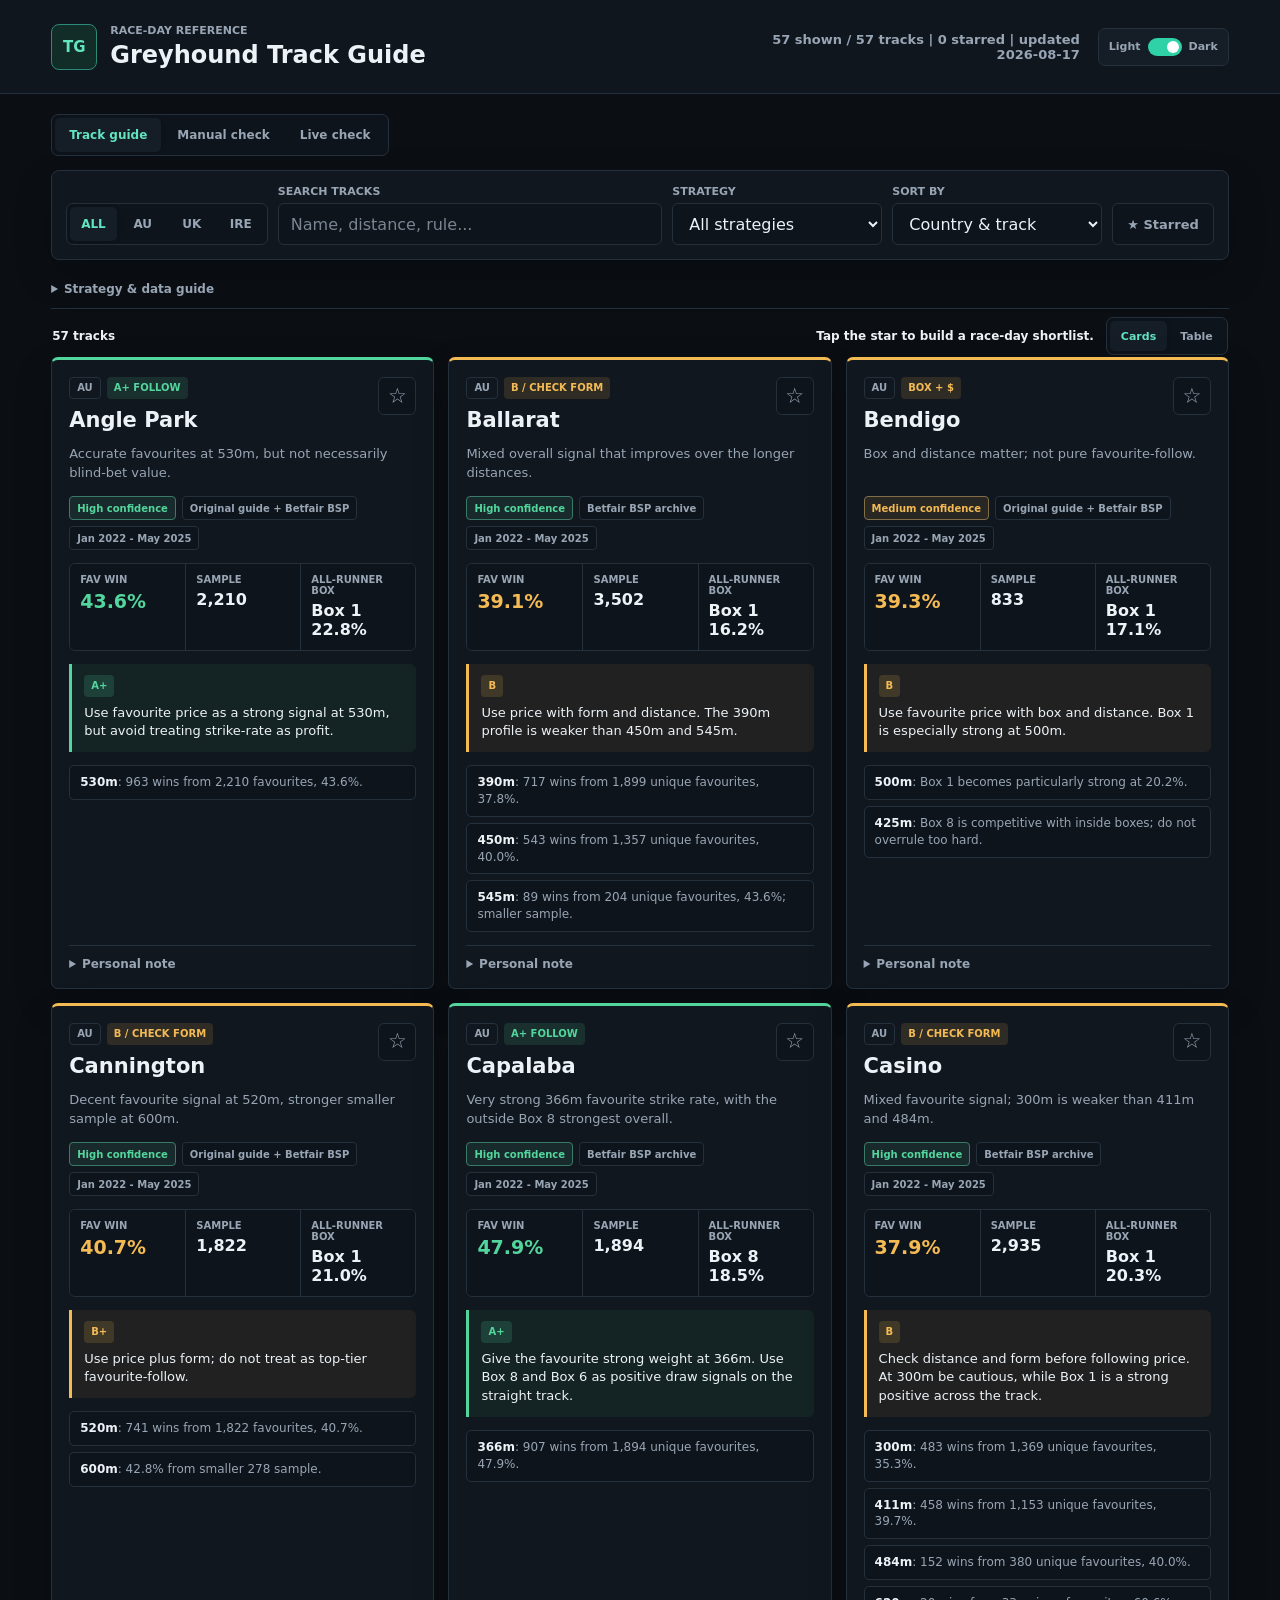
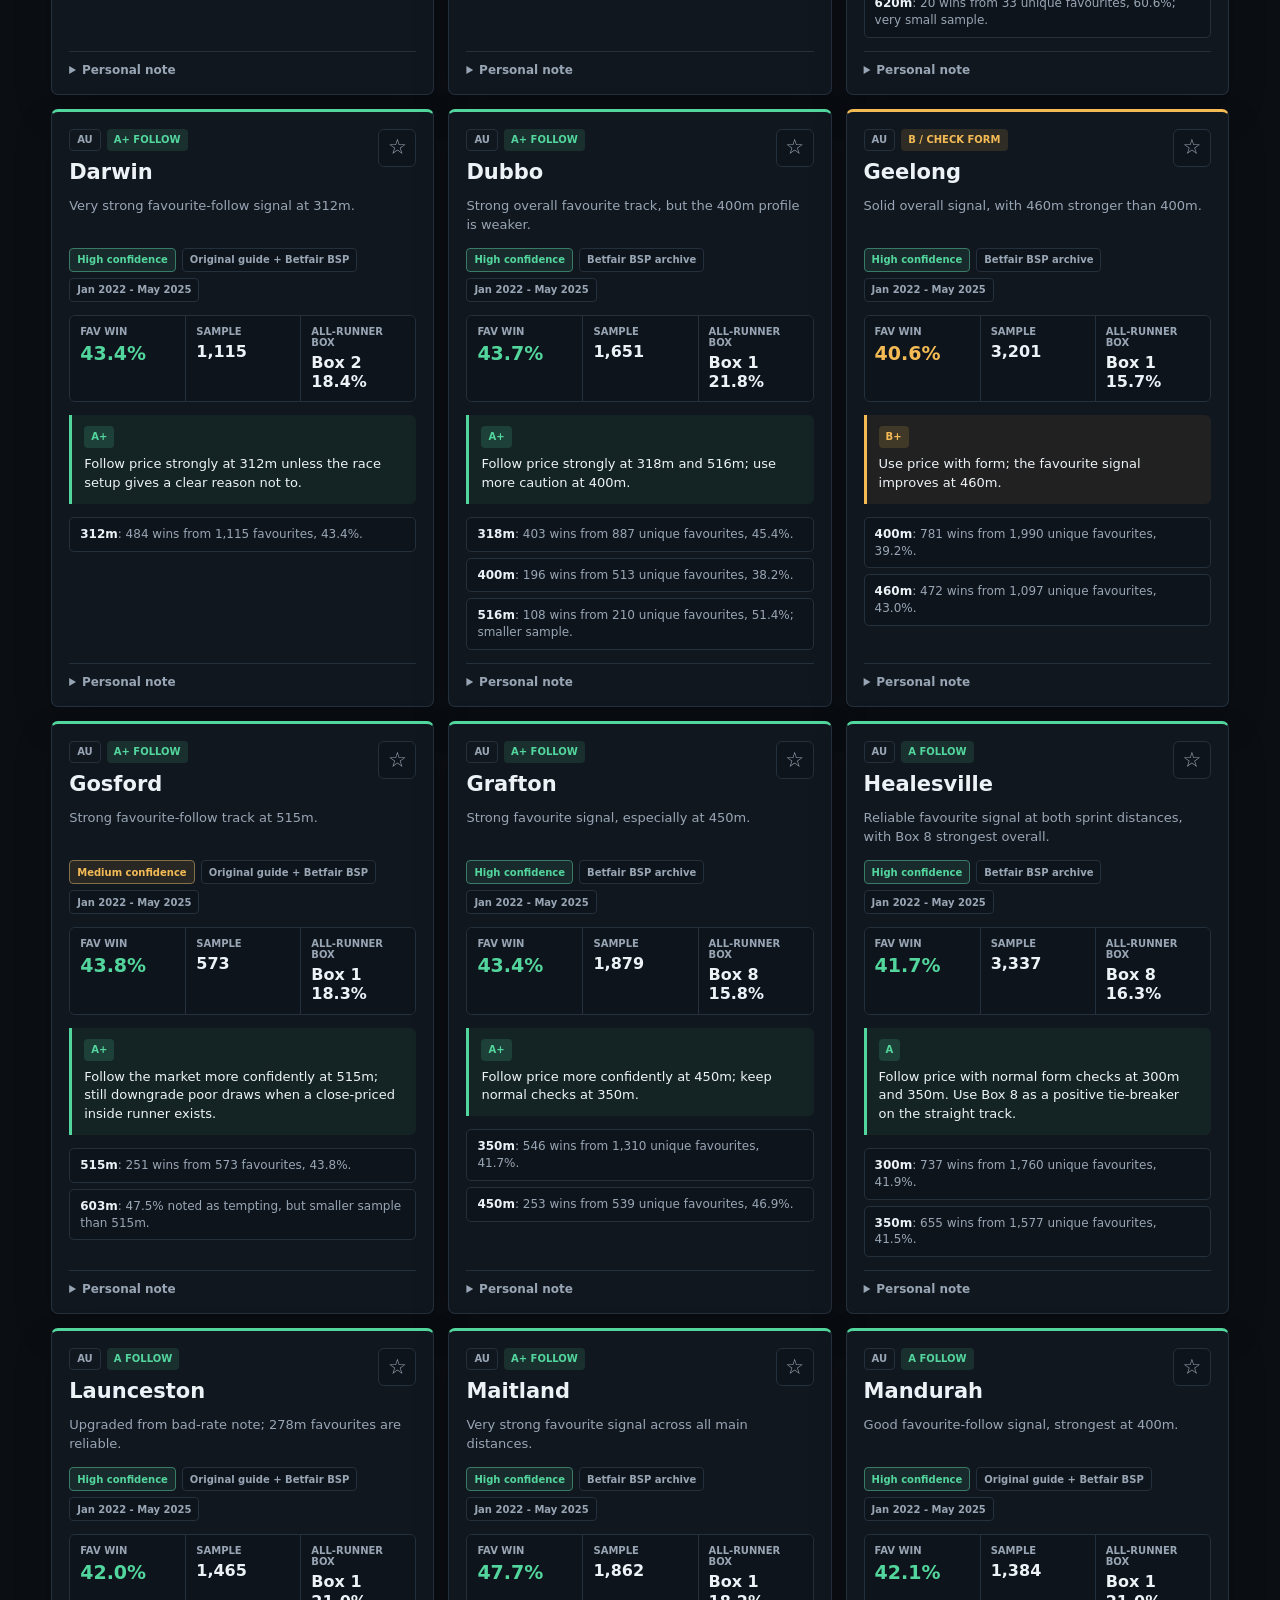
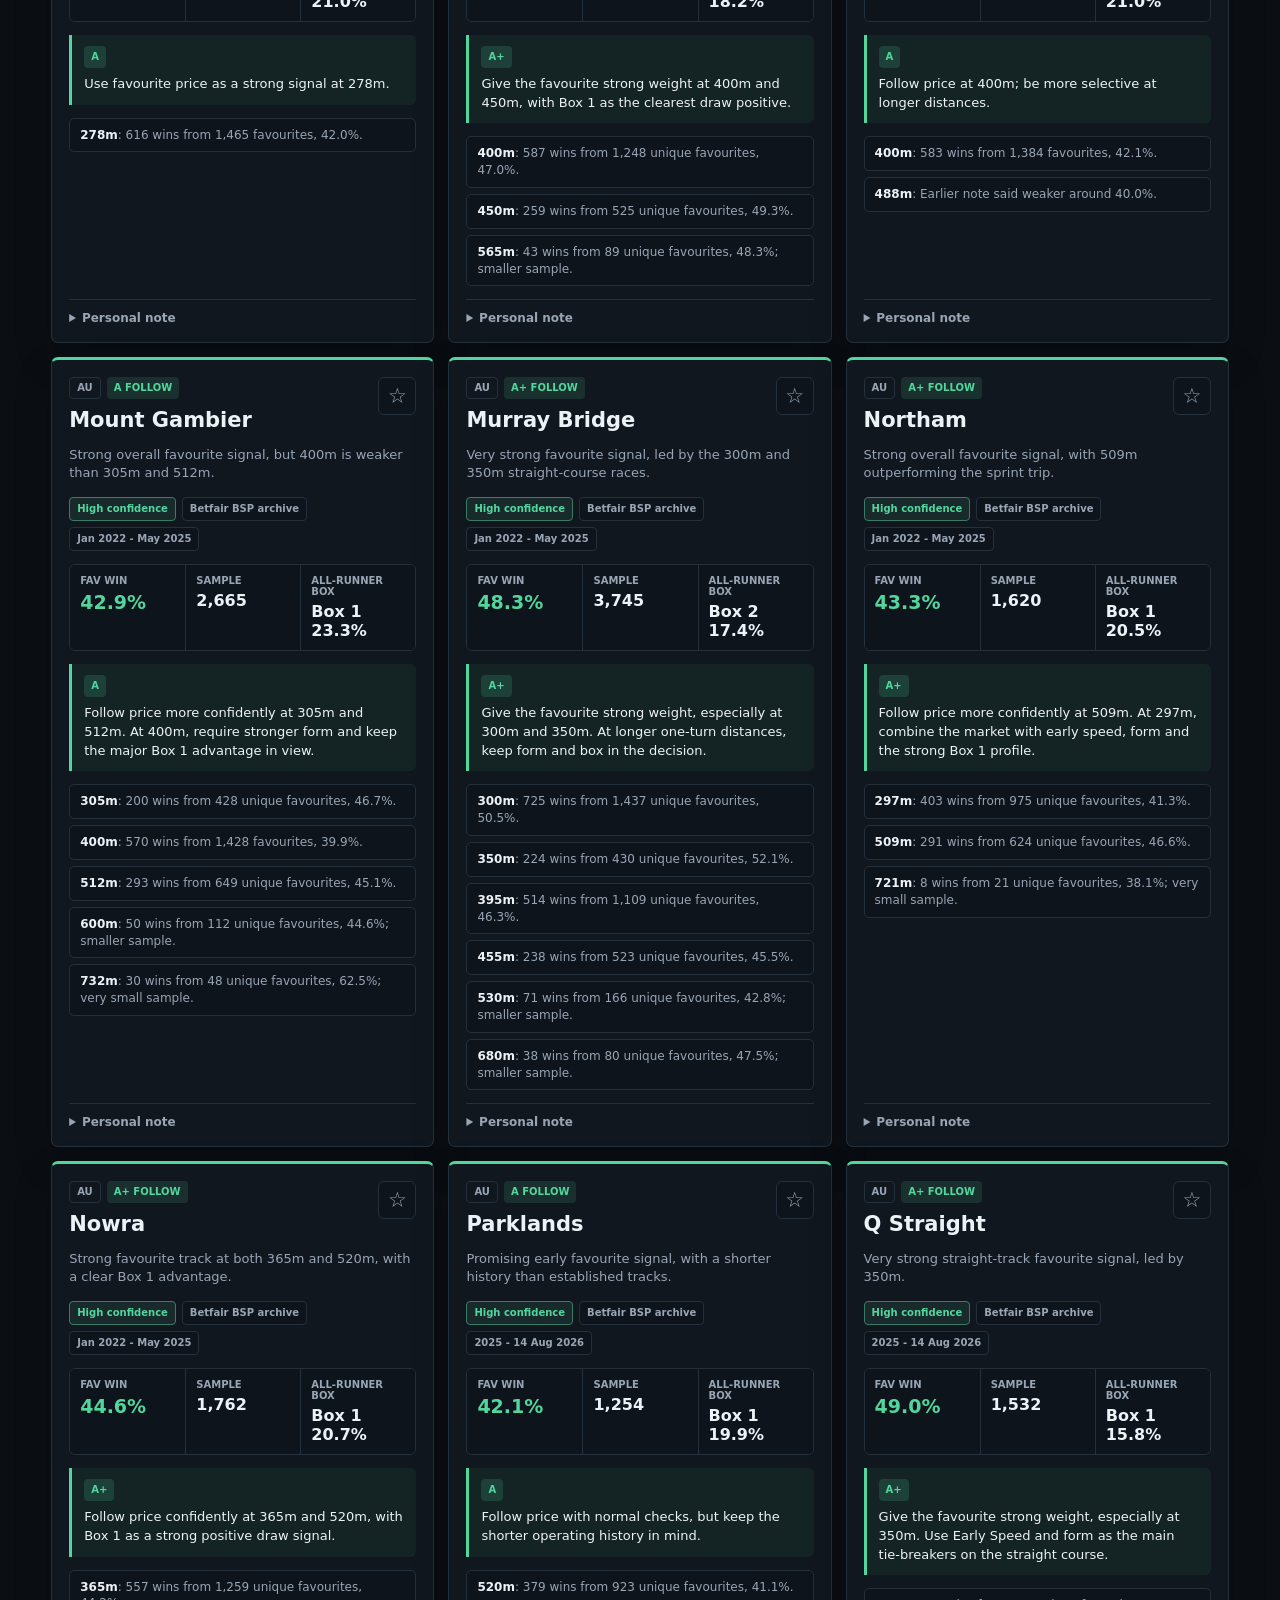
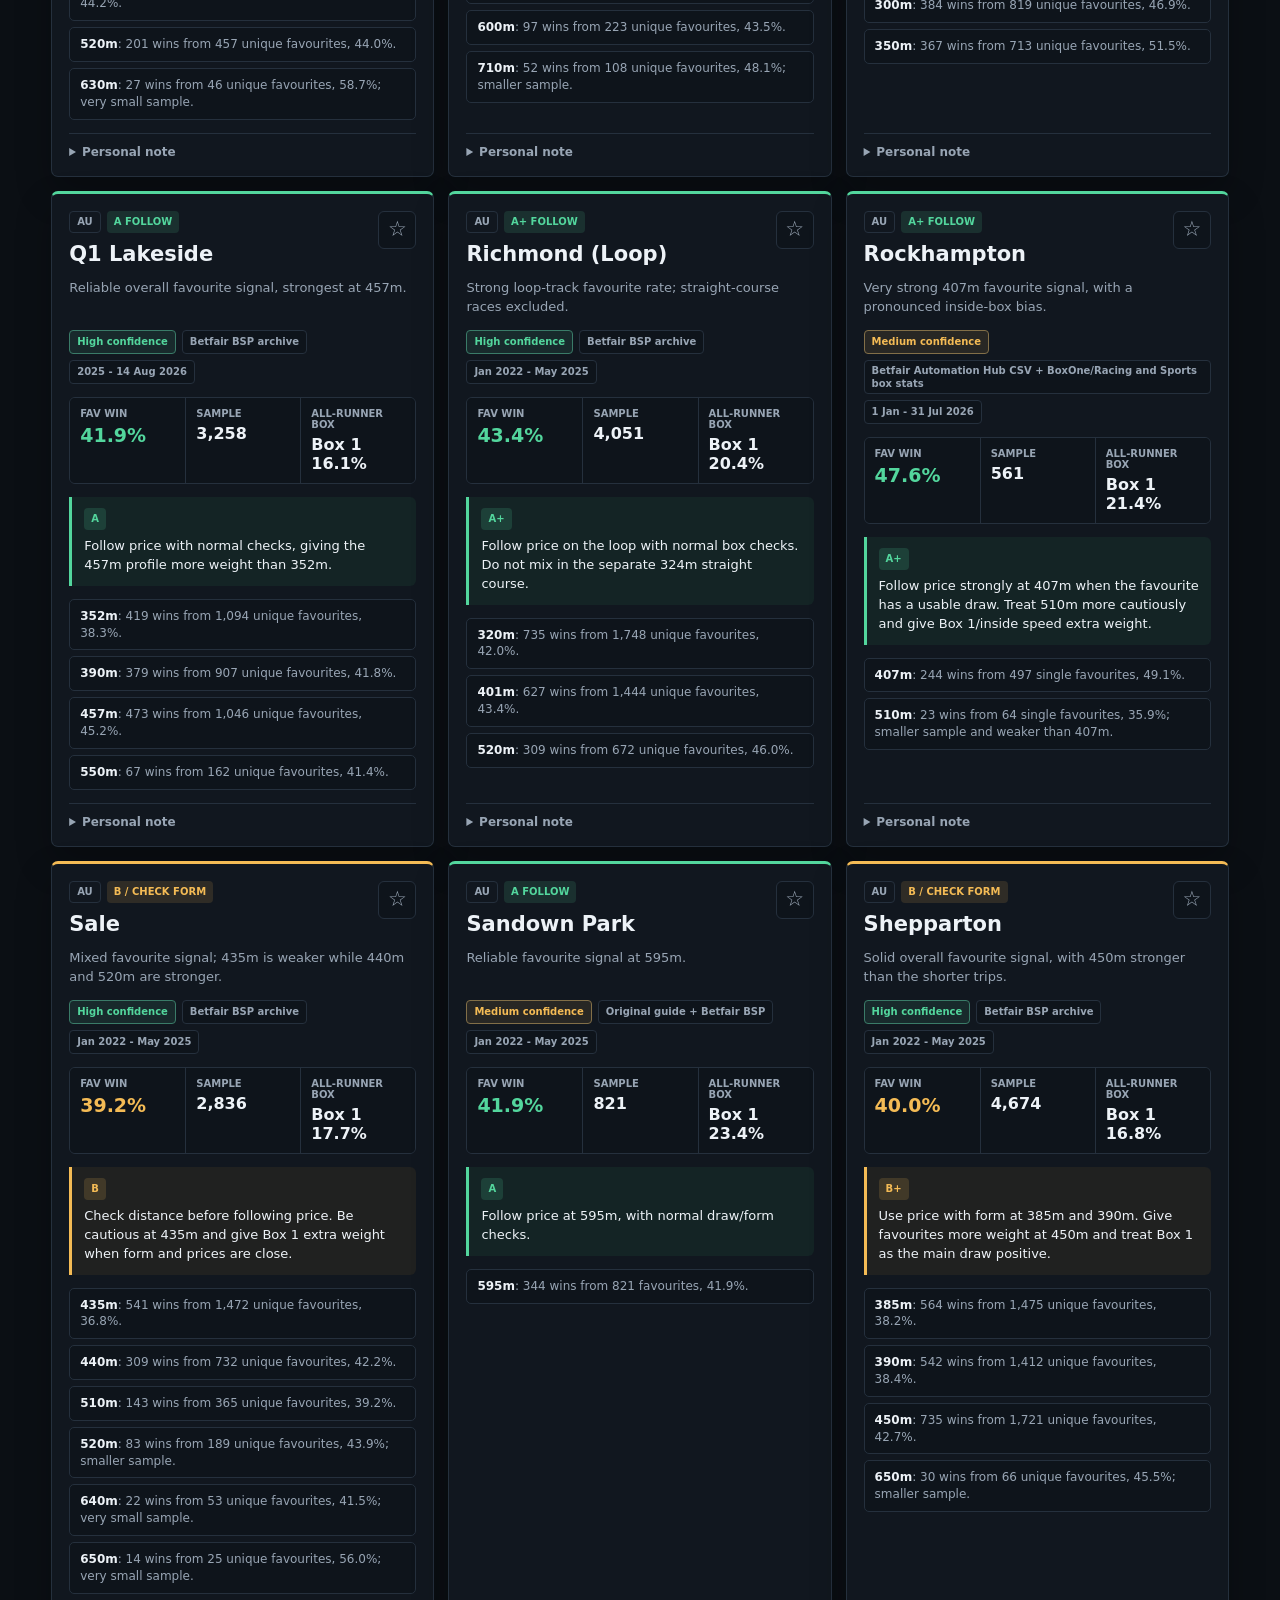
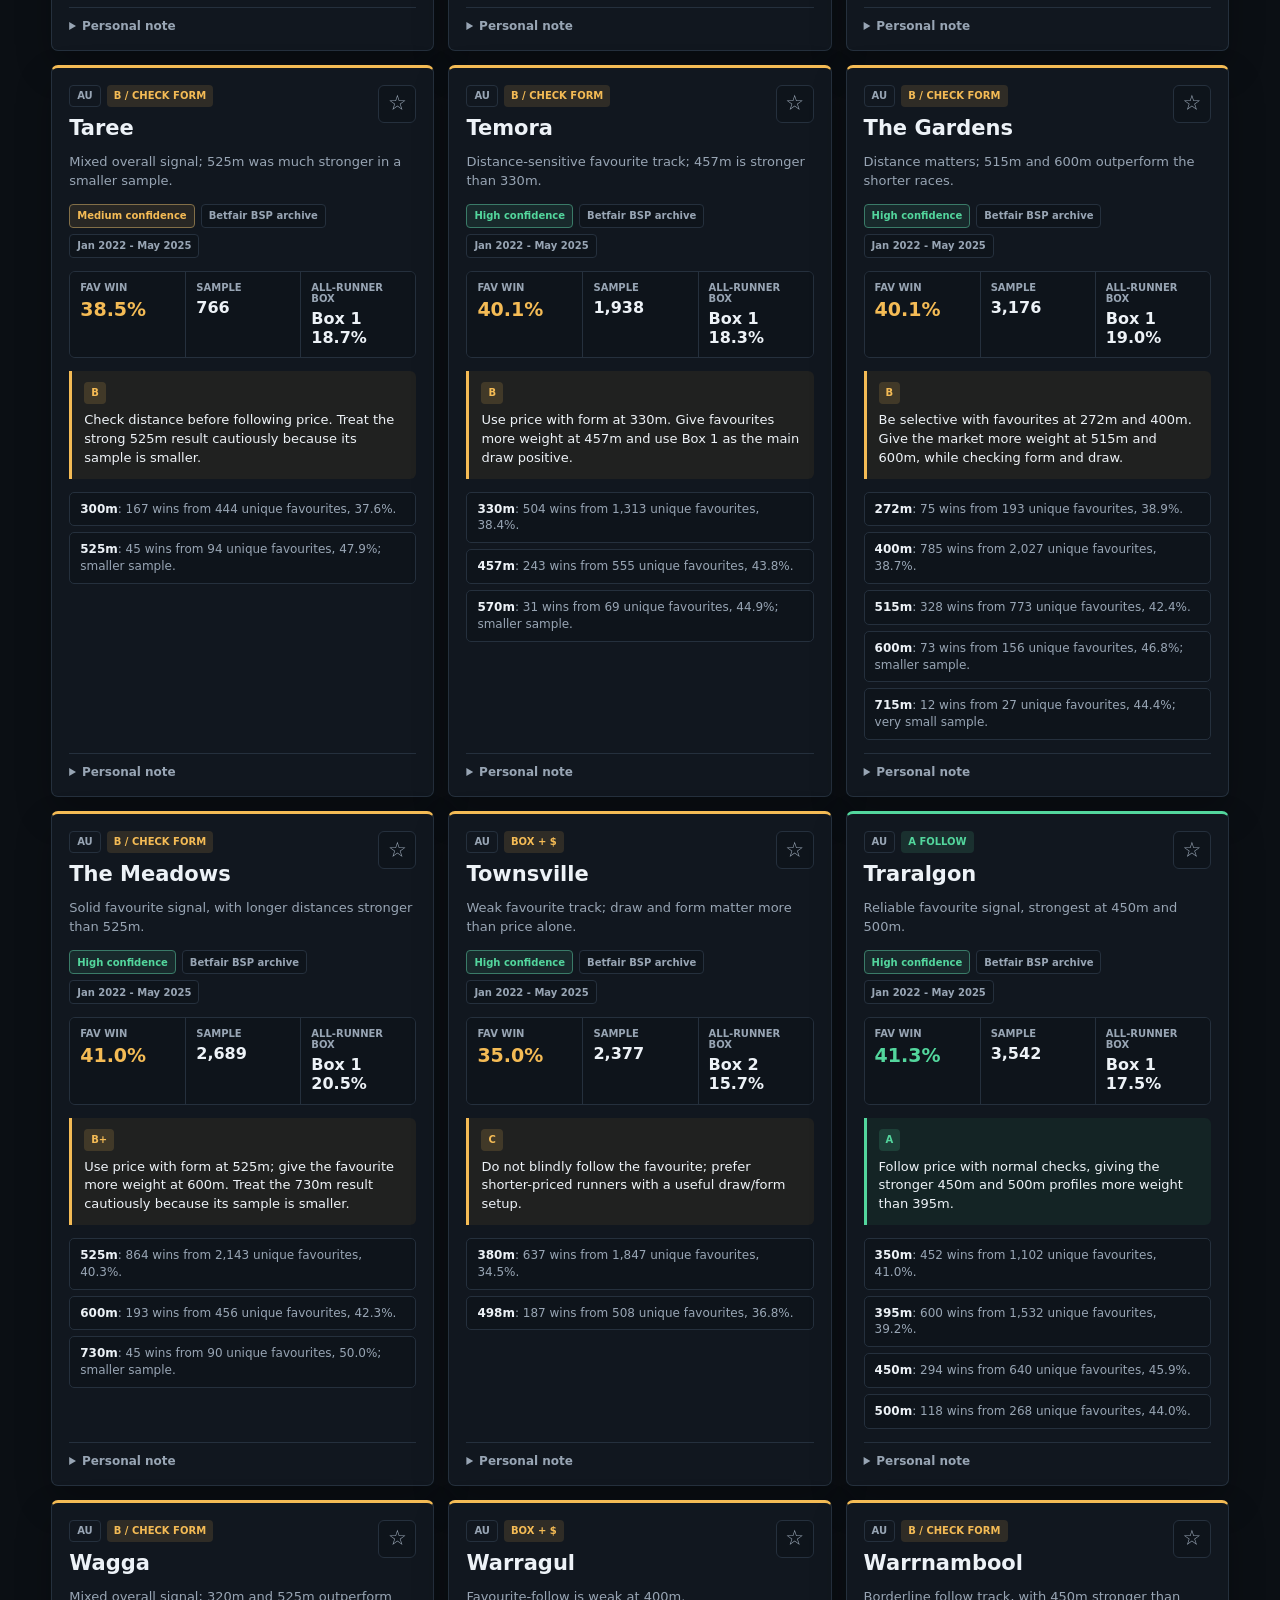
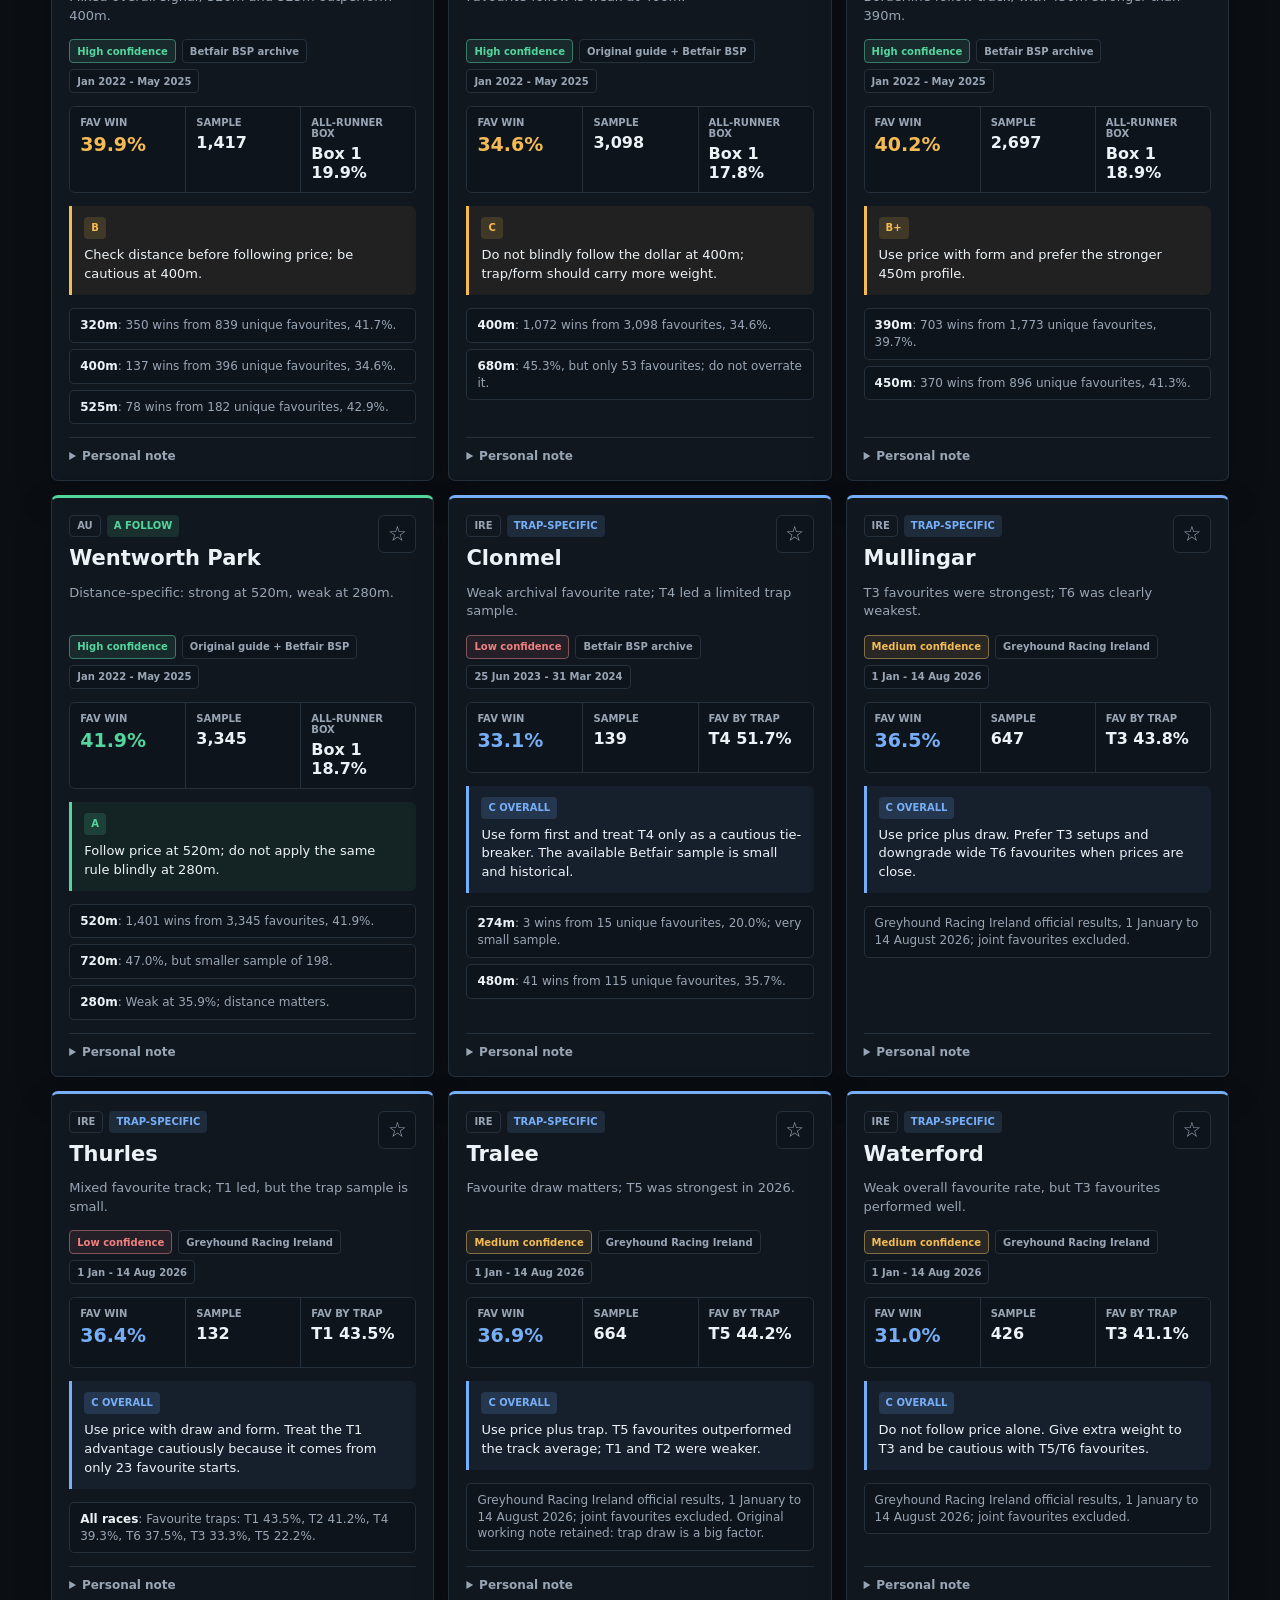
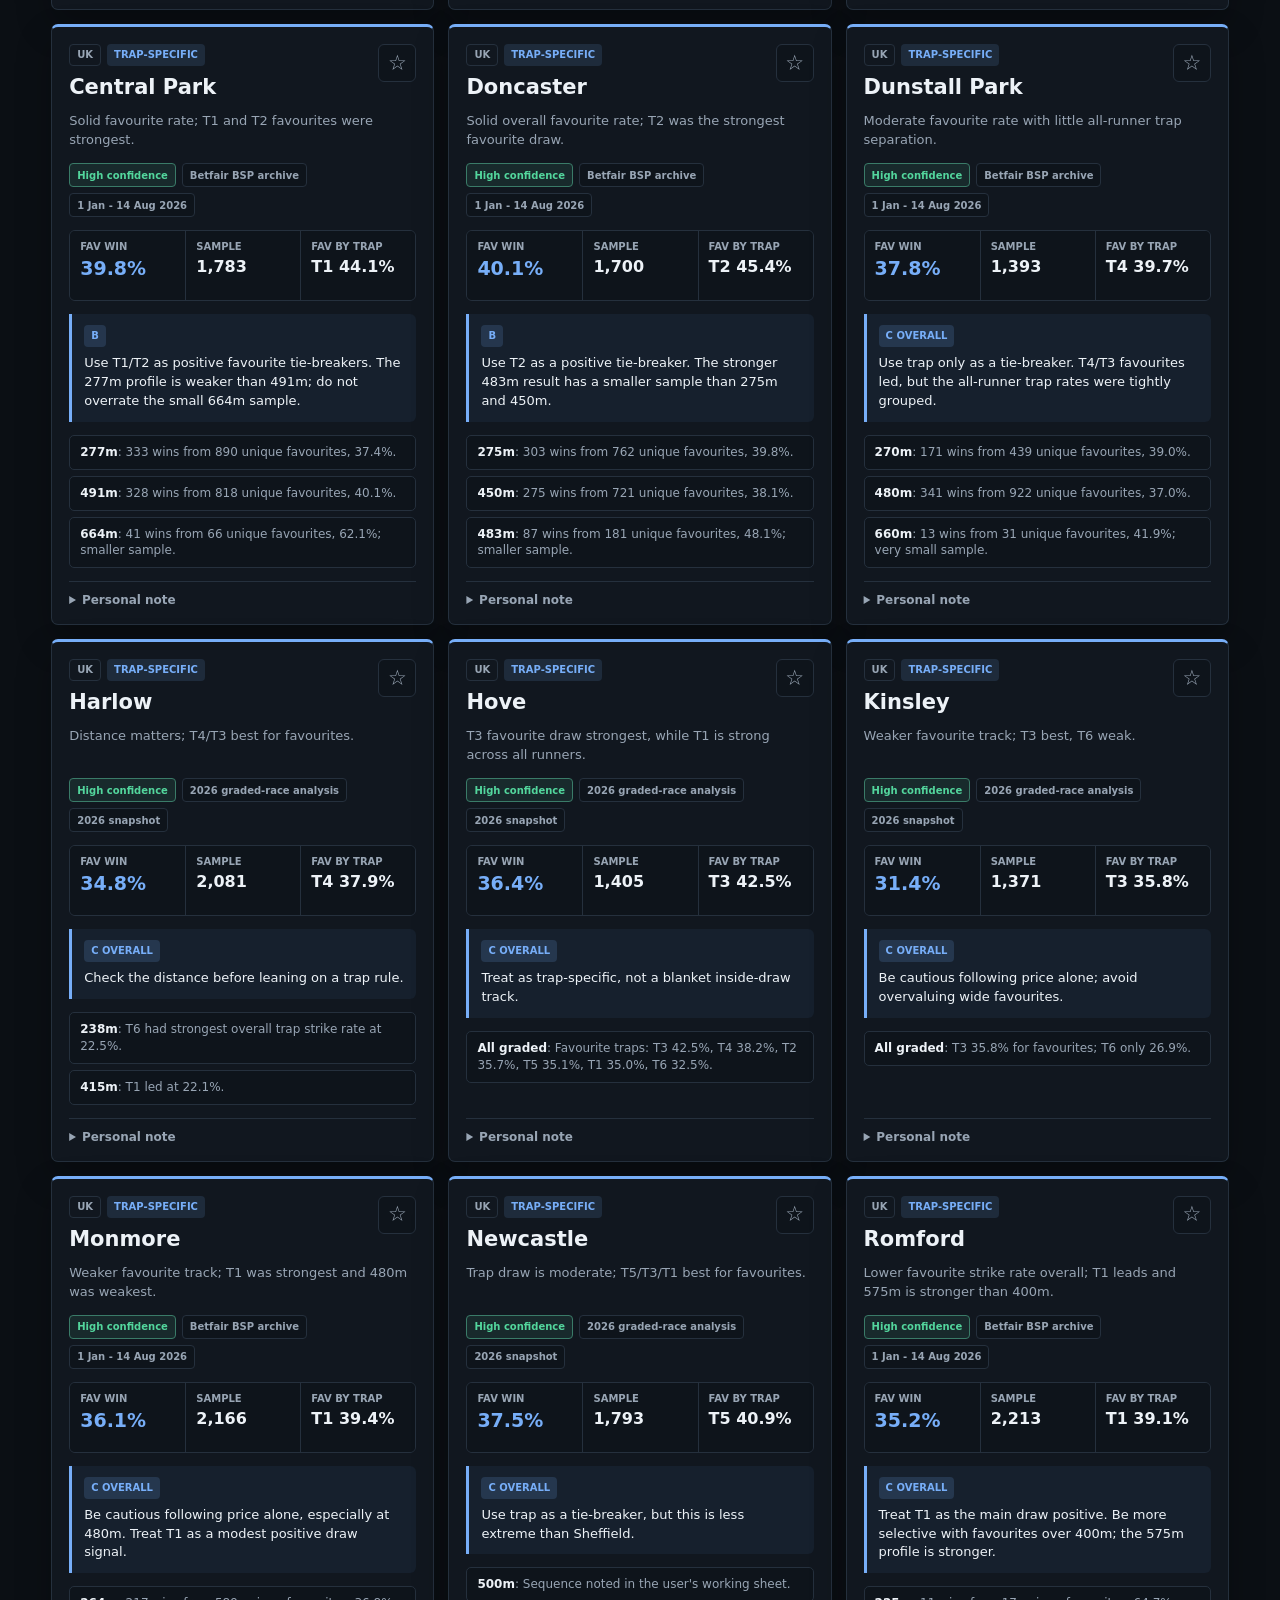
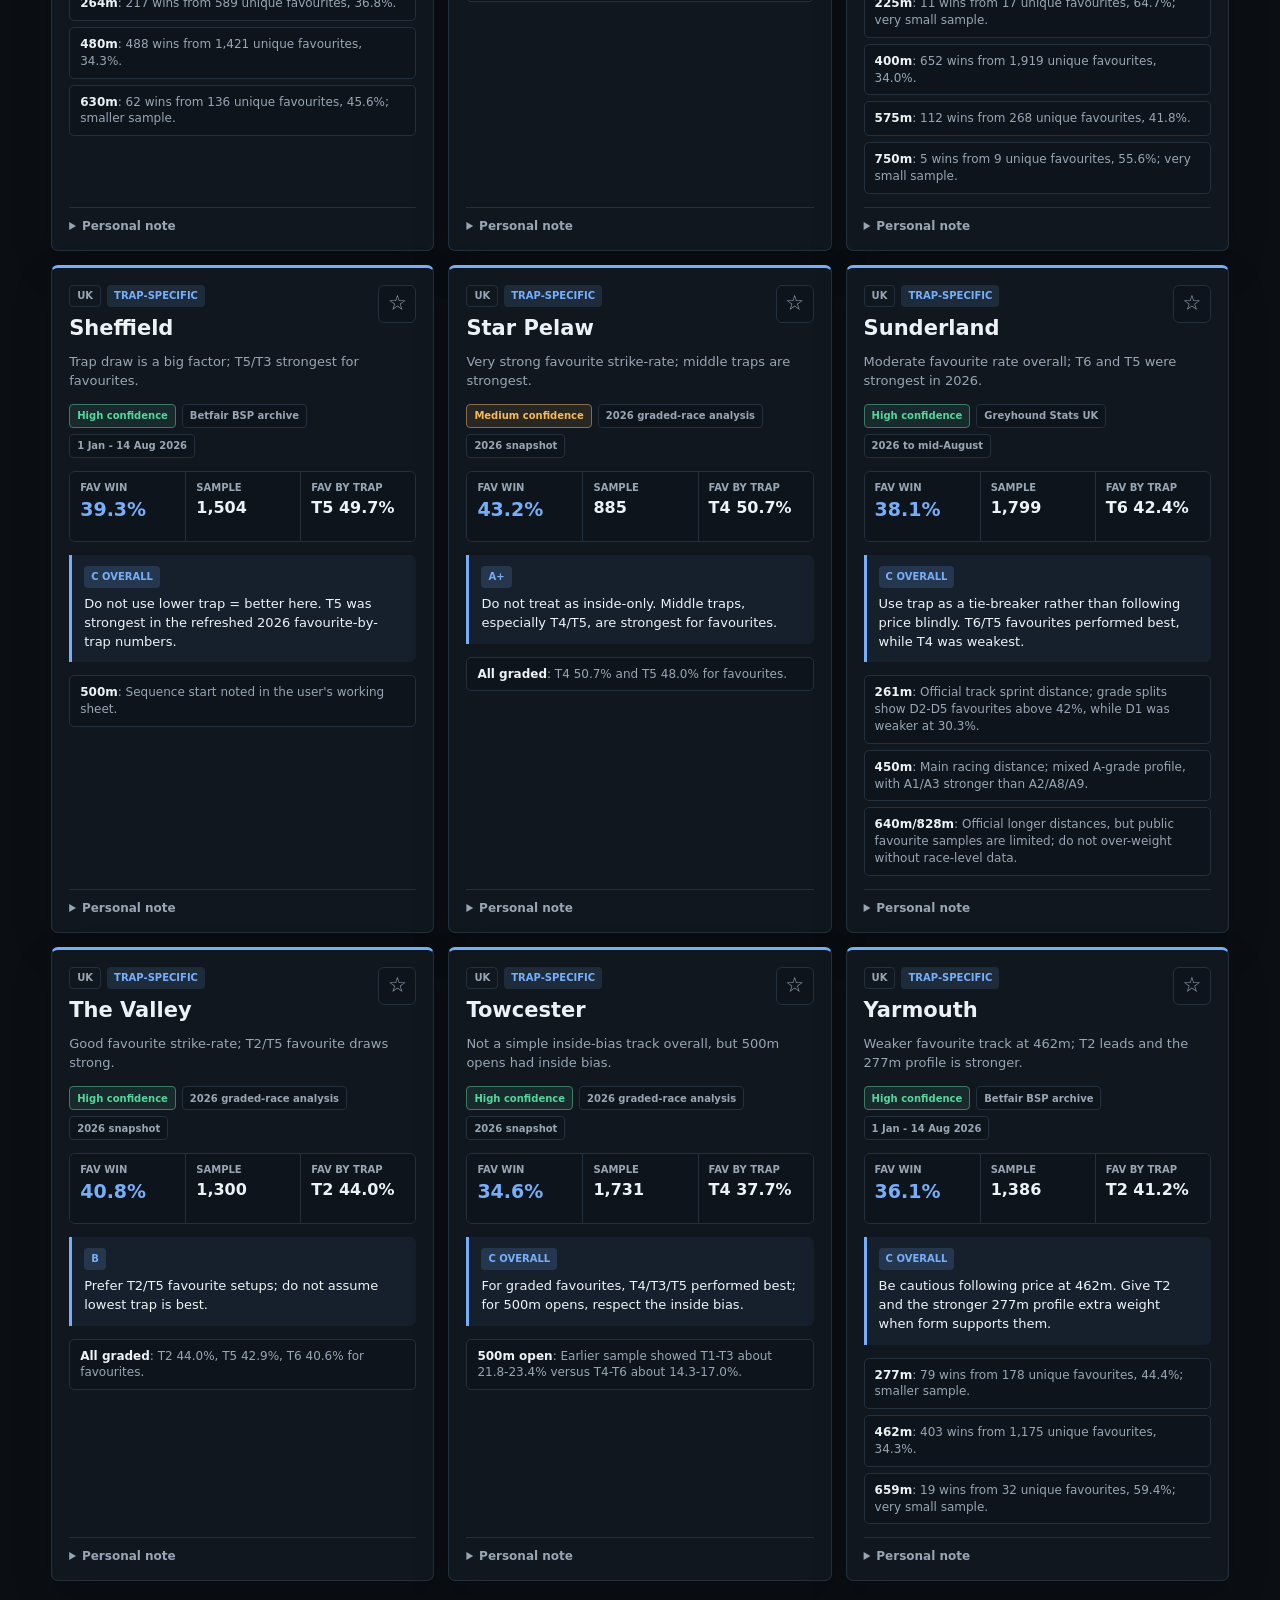
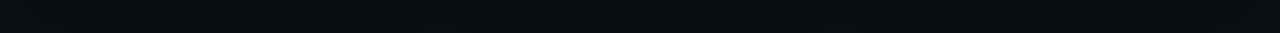
==== commit f4caf431: "Publish ATR form import UI" ====
--- a/index.html
+++ b/index.html
@@ -5,7 +5,7 @@
   <meta name="viewport" content="width=device-width, initial-scale=1">
   <meta name="theme-color" content="#0b0f14">
   <title>Greyhound Track Guide</title>
-  <link rel="stylesheet" href="styles.css?v=20260817a">
+  <link rel="stylesheet" href="styles.css?v=20260817c">
 </head>
 <body>
   <header class="topbar">
@@ -214,6 +214,28 @@
         </div>
       </form>
     </dialog>
+
+    <dialog class="betfair-dialog recorder-dialog" id="recorderDialog">
+      <form id="recorderForm">
+        <div class="dialog-head">
+          <div>
+            <p class="eyebrow">Race form fallback</p>
+            <h2 id="formImportTitle">Import Race Form</h2>
+          </div>
+          <button class="dialog-close" type="button" id="closeRecorder" aria-label="Close">&times;</button>
+        </div>
+        <label class="dialog-field">
+          <span id="formImportLabel">Complete racecard page</span>
+          <textarea id="recorderPaste" rows="10" placeholder="Paste the copied racecard webpage" required></textarea>
+        </label>
+        <p class="security-note">The selected race, distance and runner names are verified before any data is used.</p>
+        <p class="form-error" id="recorderError" role="alert"></p>
+        <div class="dialog-actions">
+          <a id="openRecorder" href="https://www.thegreyhoundrecorder.com.au/form-guides/" target="_blank" rel="noreferrer">Open source</a>
+          <button class="primary-button" type="submit">Import form</button>
+        </div>
+      </form>
+    </dialog>
   </main>
 
   <template id="trackTemplate">
@@ -241,7 +263,8 @@
   </template>
 
   <script src="app.js?v=20260816a"></script>
-  <script src="betfair.js?v=20260817a"></script>
+  <script src="betfair.js?v=20260817d"></script>
   <script src="manual.js?v=20260816a"></script>
 </body>
 </html>
+
--- a/styles.css
+++ b/styles.css
@@ -1284,6 +1284,19 @@
   background: color-mix(in srgb, var(--green) 5%, transparent);
 }
 
+.runner-table td.early-speed-leader {
+  background: color-mix(in srgb, var(--green) 14%, transparent);
+  box-shadow: inset 3px 0 0 var(--green);
+  color: var(--green);
+}
+
+.runner-table td.rating-leader {
+  background: color-mix(in srgb, var(--amber) 14%, transparent);
+  box-shadow: inset 3px 0 0 var(--amber);
+  color: var(--amber);
+  font-weight: 900;
+}
+
 .priority-rank {
   display: grid;
   width: 28px;
@@ -1367,6 +1380,13 @@
   font-weight: 750;
 }
 
+.form-cell small {
+  display: block;
+  margin-top: 3px;
+  color: var(--muted);
+  font-size: 0.68rem;
+}
+
 .reference-price {
   color: var(--muted);
   font-weight: 750;
@@ -1540,6 +1560,23 @@
 
 .enrichment-status.unavailable strong {
   color: var(--amber);
+}
+
+.recorder-import-button {
+  min-height: 28px;
+  margin-left: auto;
+  padding: 0 9px;
+  border: 1px solid color-mix(in srgb, var(--amber) 50%, var(--line));
+  border-radius: 5px;
+  background: color-mix(in srgb, var(--amber) 8%, var(--surface));
+  color: var(--amber);
+  font-size: 9px;
+  font-weight: 850;
+  white-space: nowrap;
+}
+
+.recorder-import-button:hover {
+  border-color: var(--amber);
 }
 
 .market-footer {
@@ -1613,14 +1650,27 @@
 }
 
 .dialog-field input,
+.dialog-field select,
+.dialog-field textarea {
+  width: 100%;
+  padding: 0 11px;
+  border: 1px solid var(--line);
+  border-radius: 6px;
+  background: var(--surface-soft);
+  color: var(--ink);
+}
+
+.dialog-field input,
 .dialog-field select {
-  width: 100%;
   height: 42px;
-  padding: 0 11px;
-  border: 1px solid var(--line);
-  border-radius: 6px;
-  background: var(--surface-soft);
-  color: var(--ink);
+}
+
+.dialog-field textarea {
+  min-height: 190px;
+  padding-block: 10px;
+  resize: vertical;
+  font: inherit;
+  line-height: 1.45;
 }
 
 .security-note,
@@ -1956,3 +2006,4 @@
     transition: none !important;
   }
 }
+
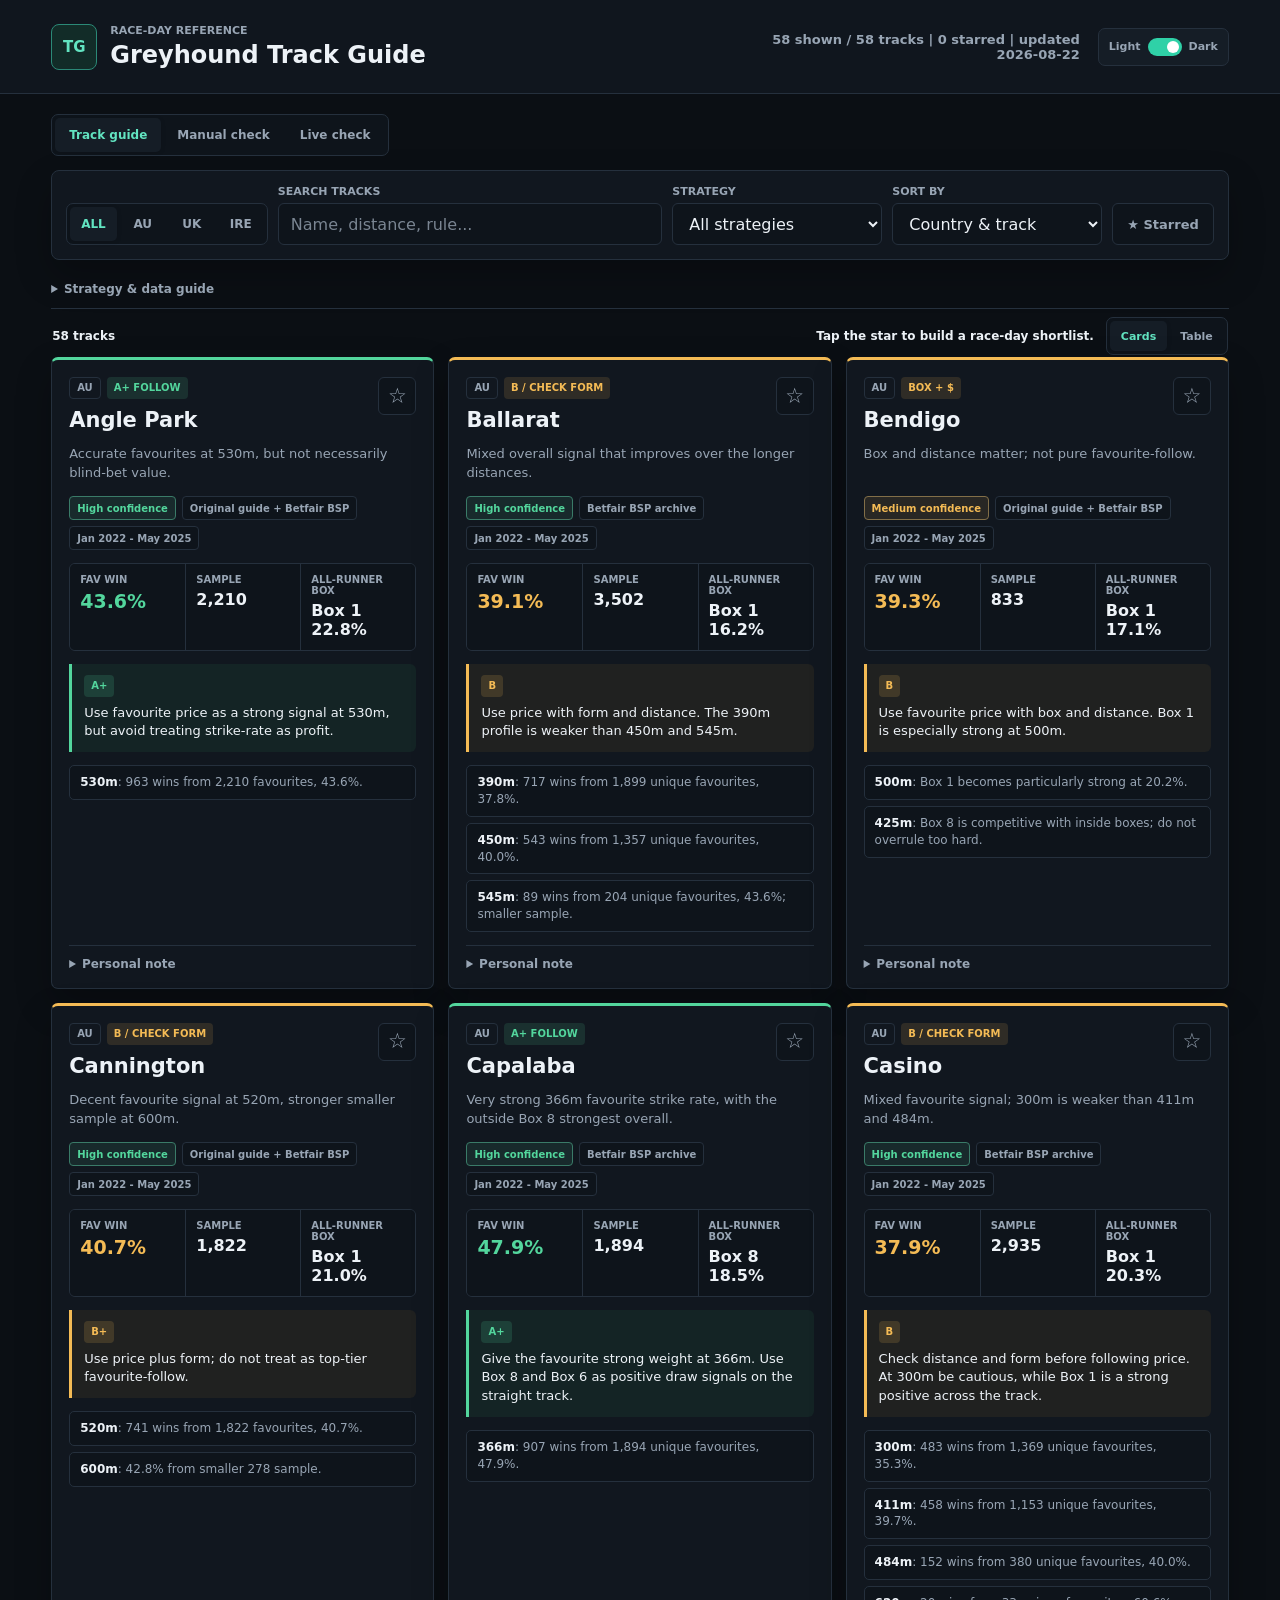
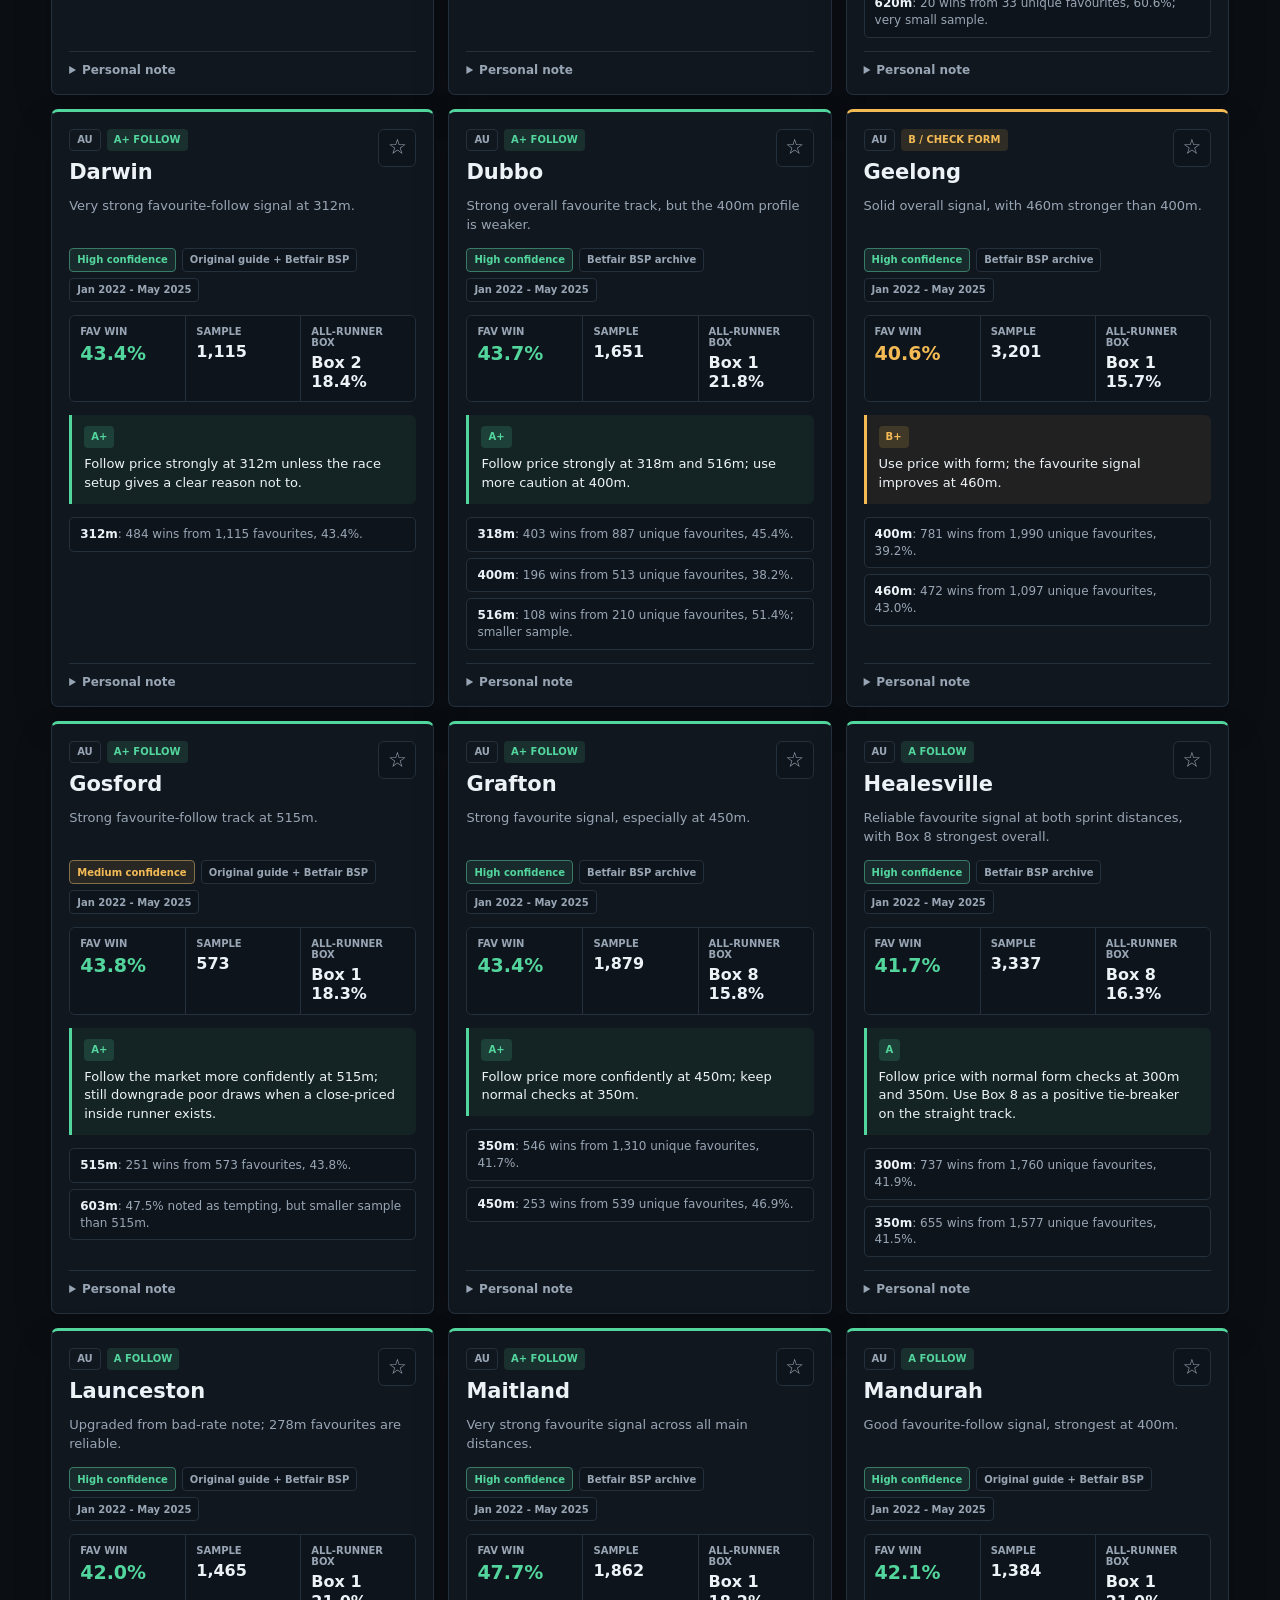
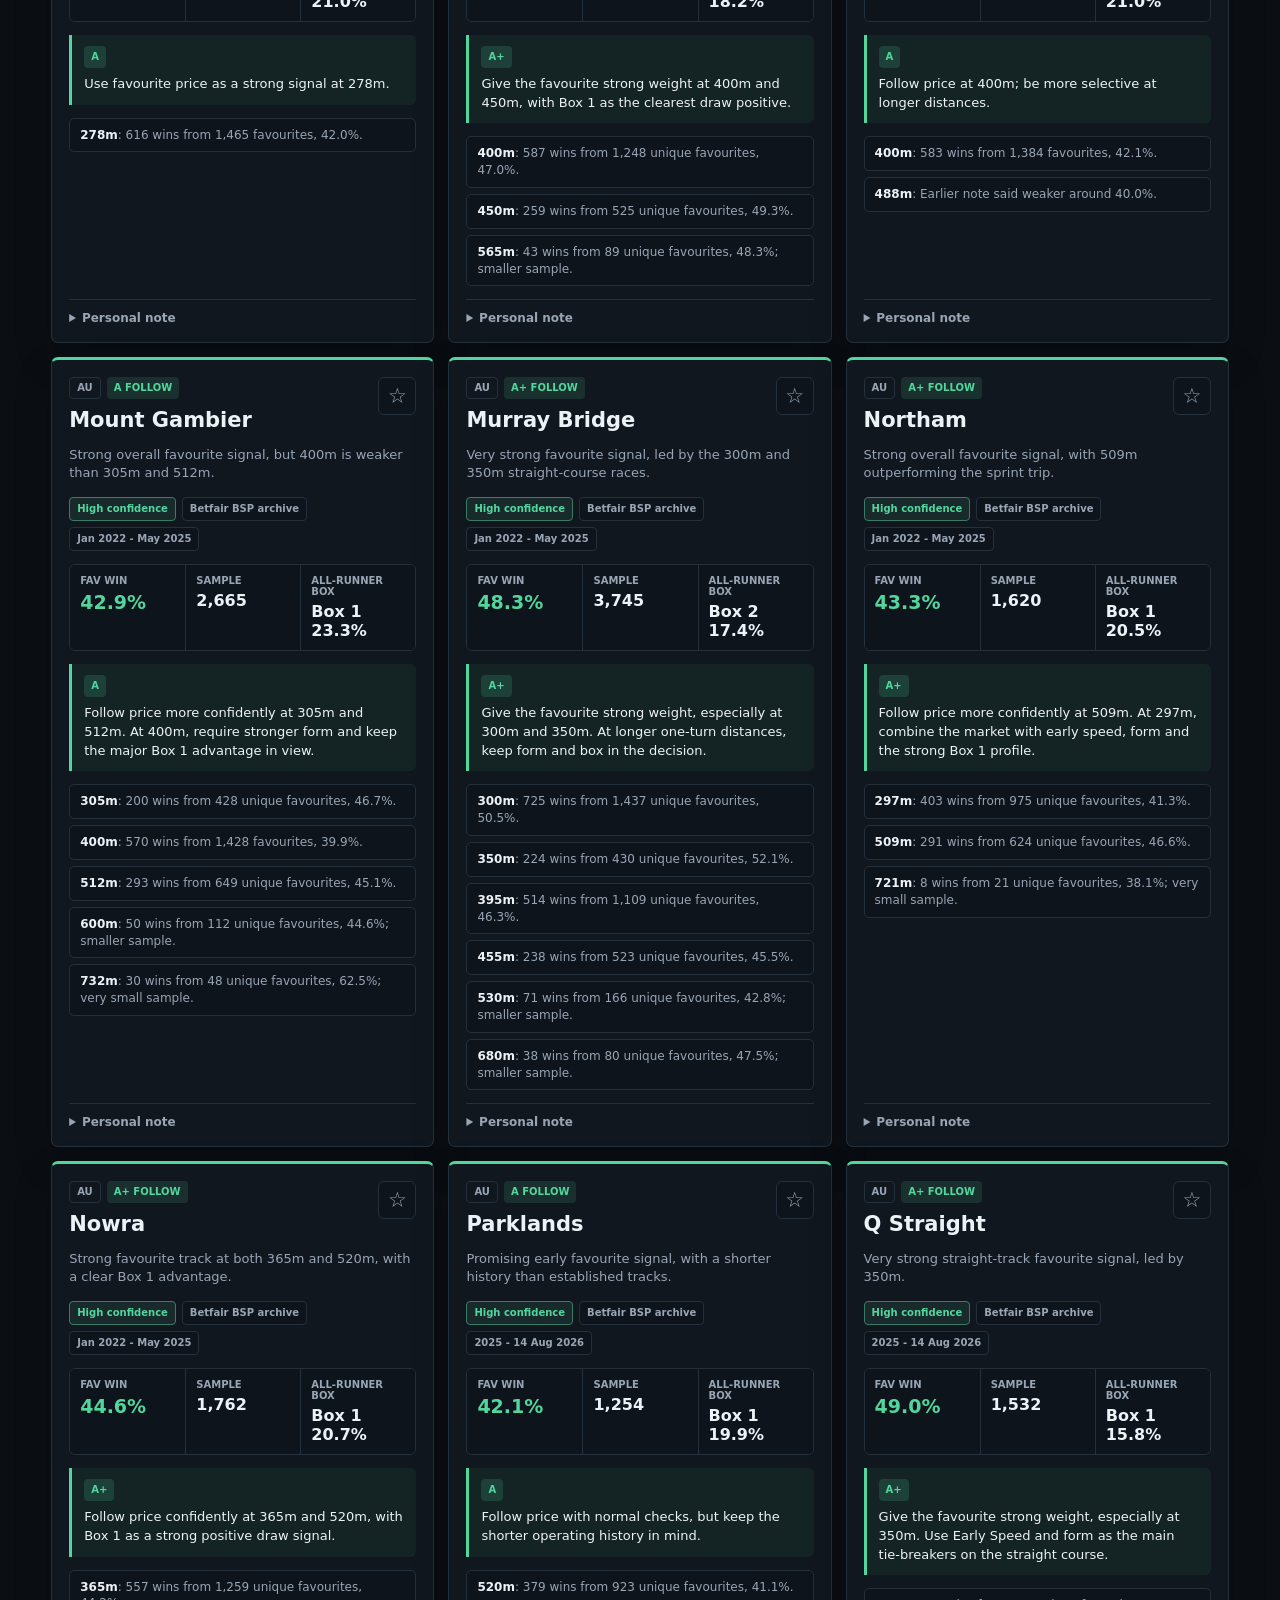
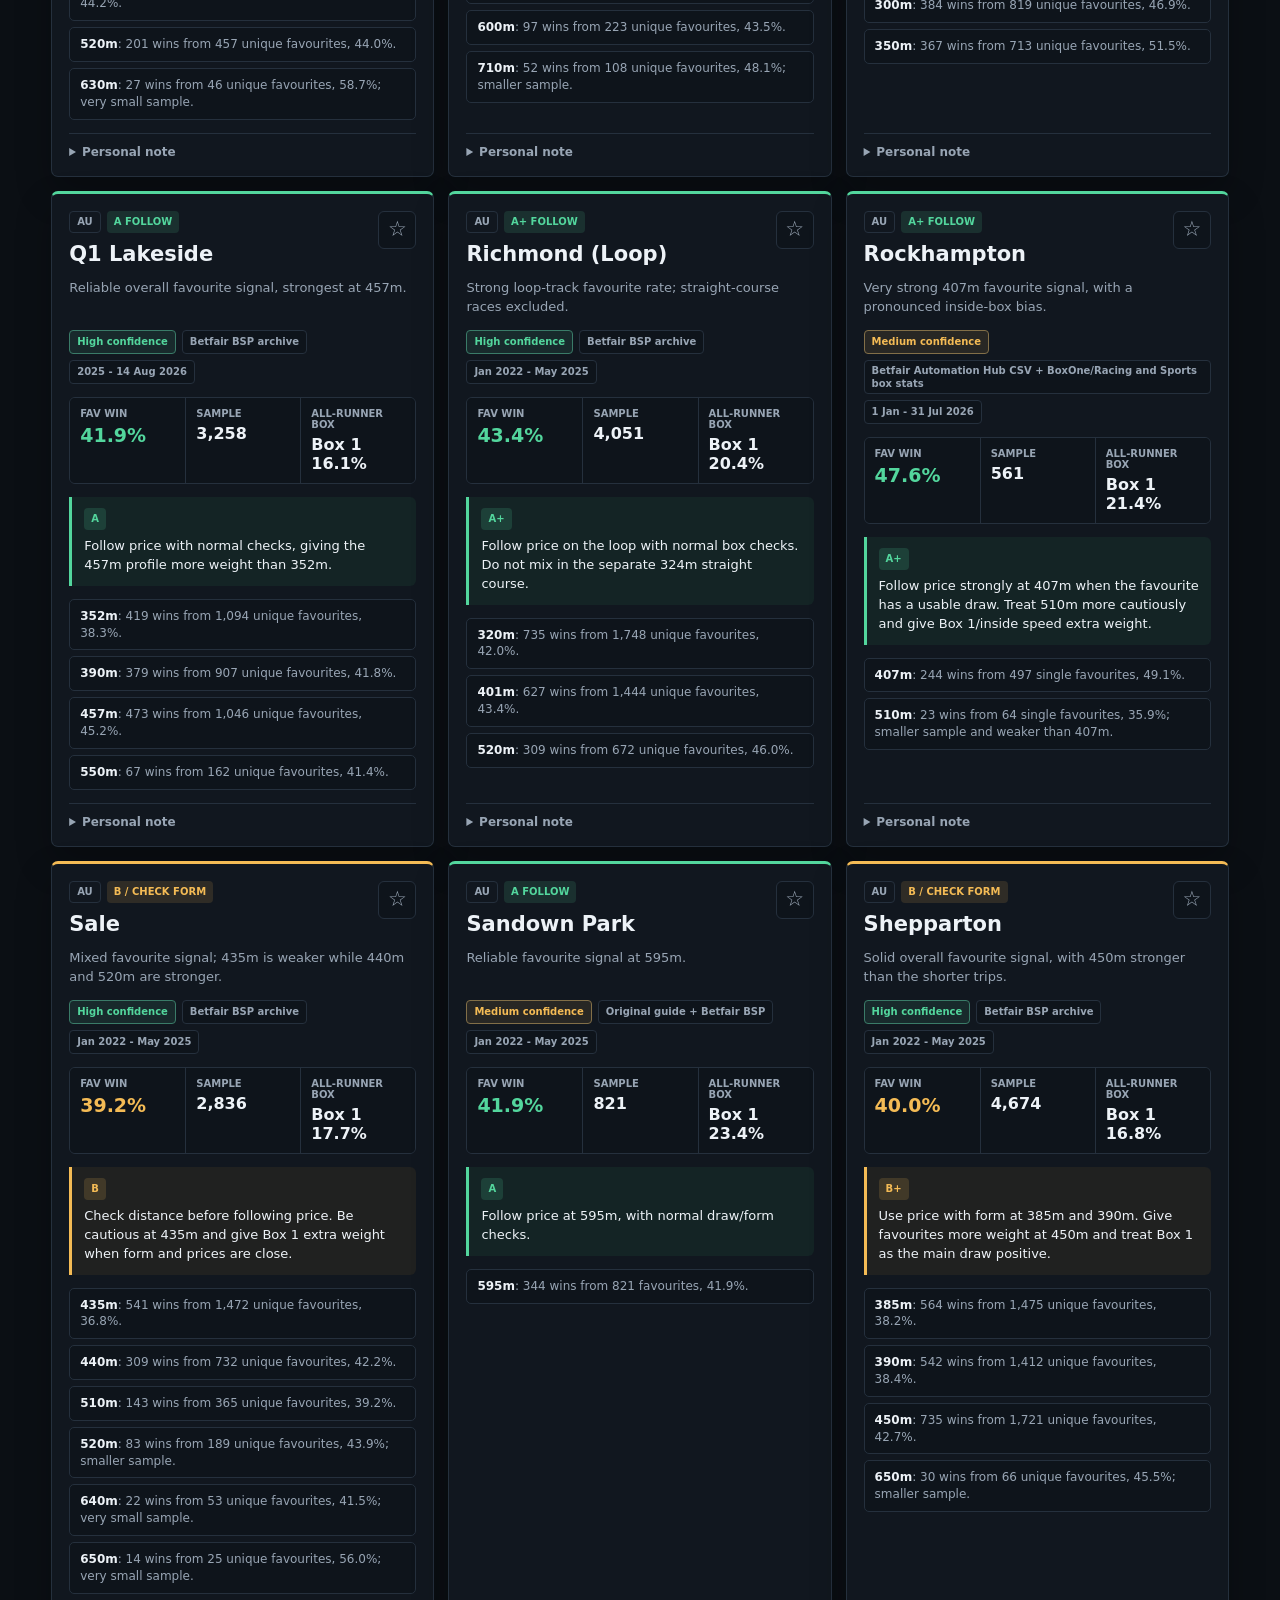
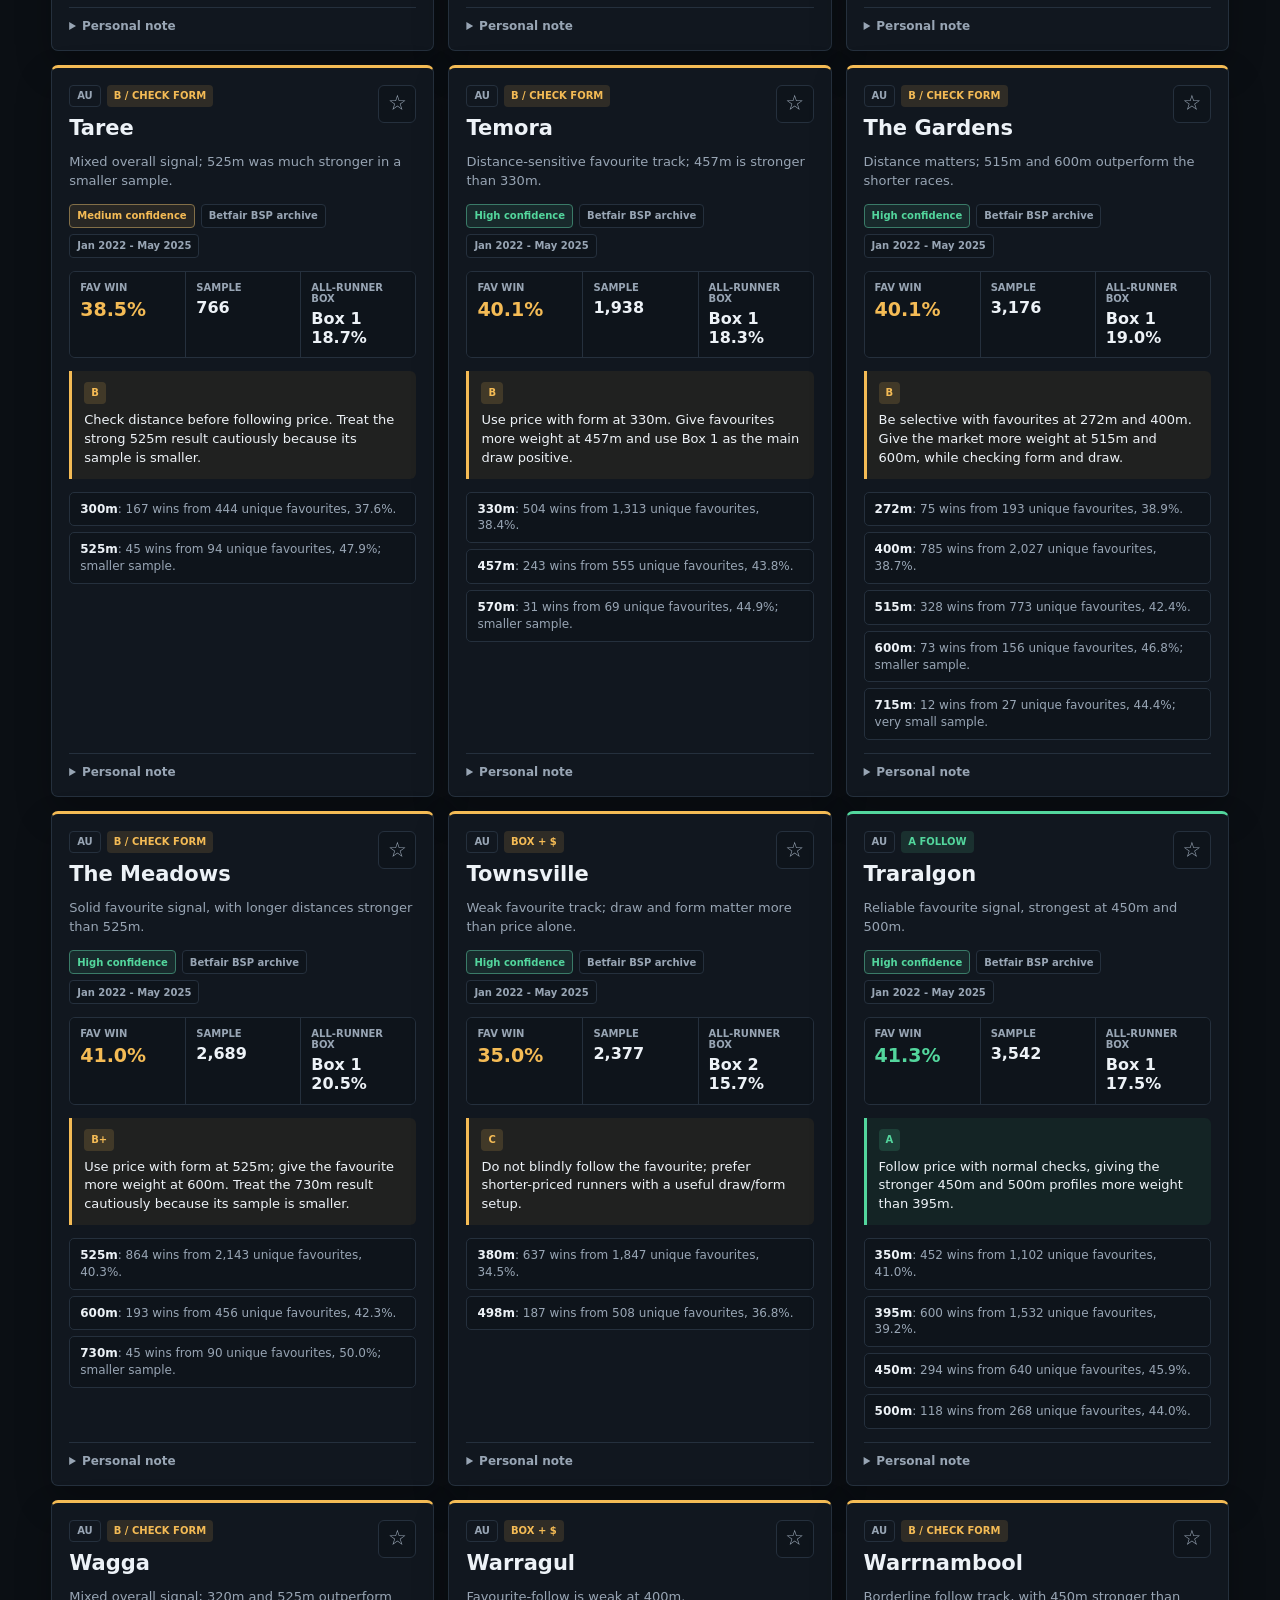
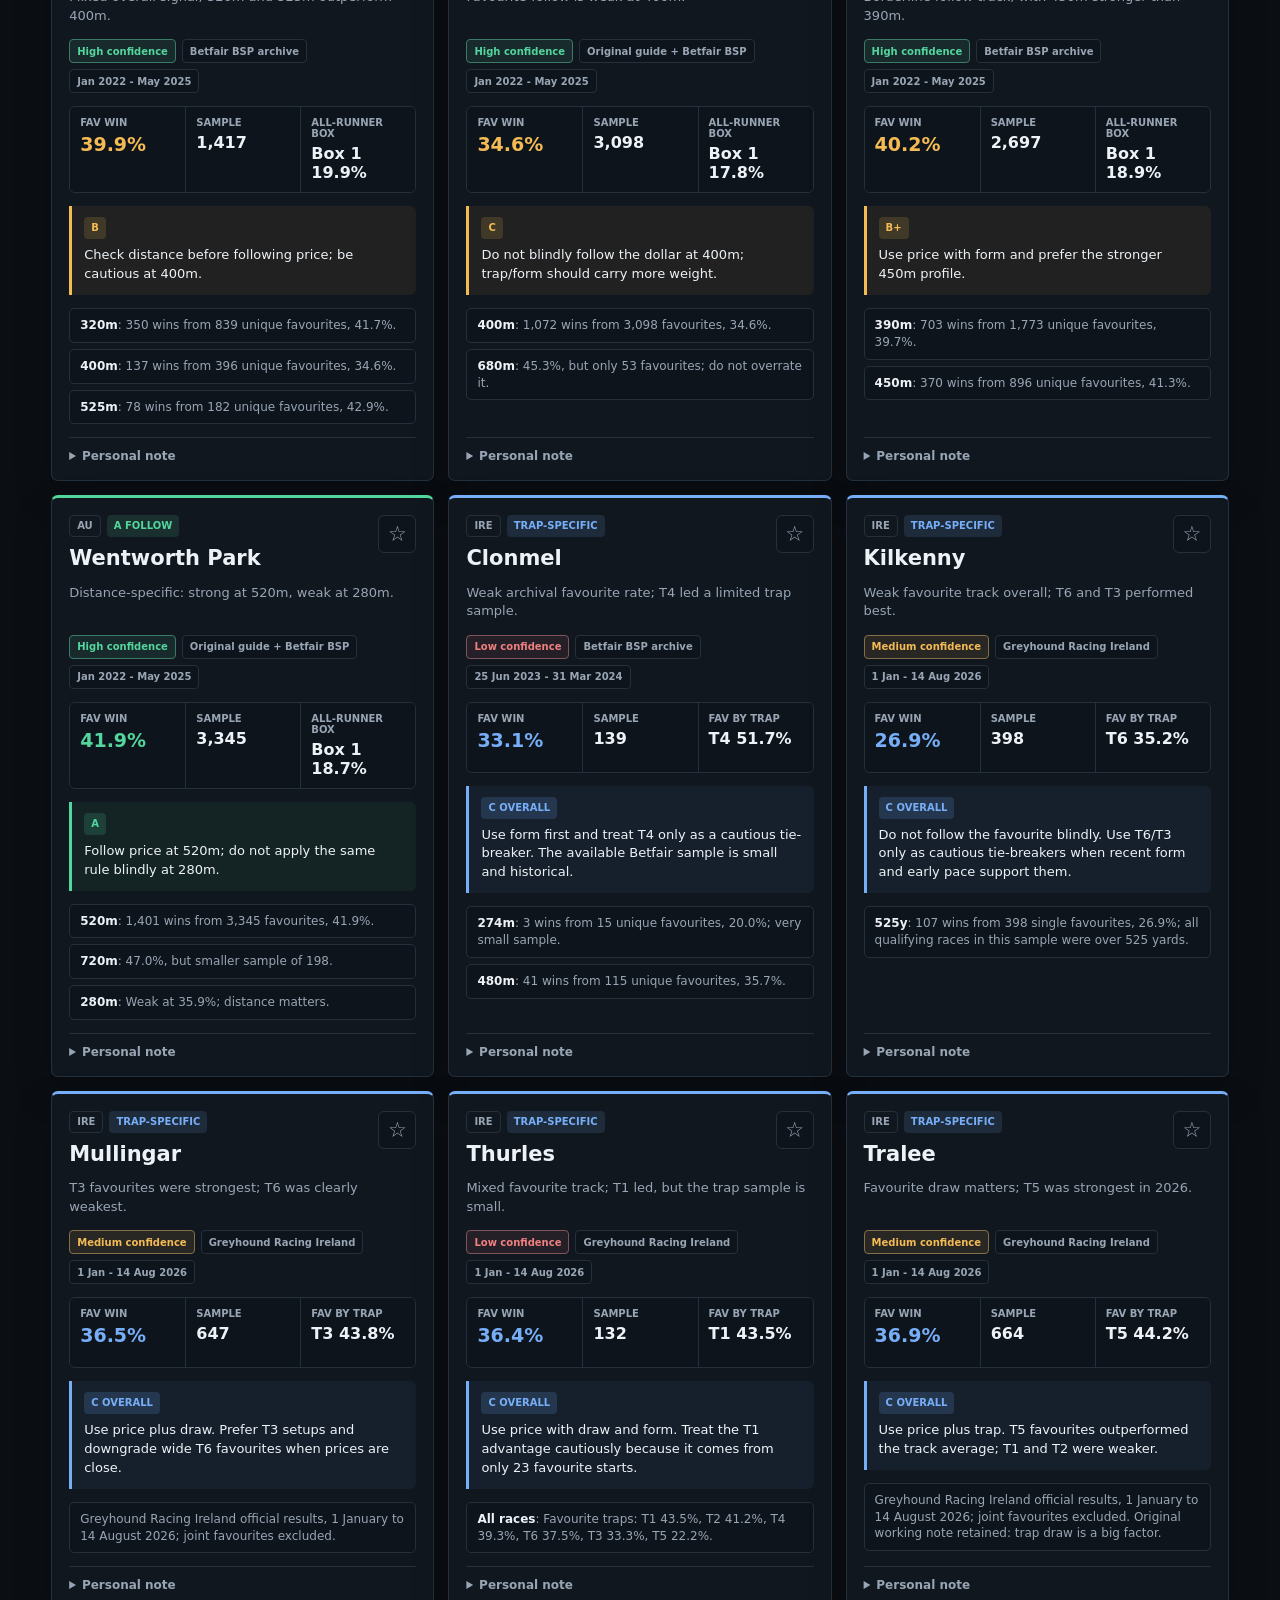
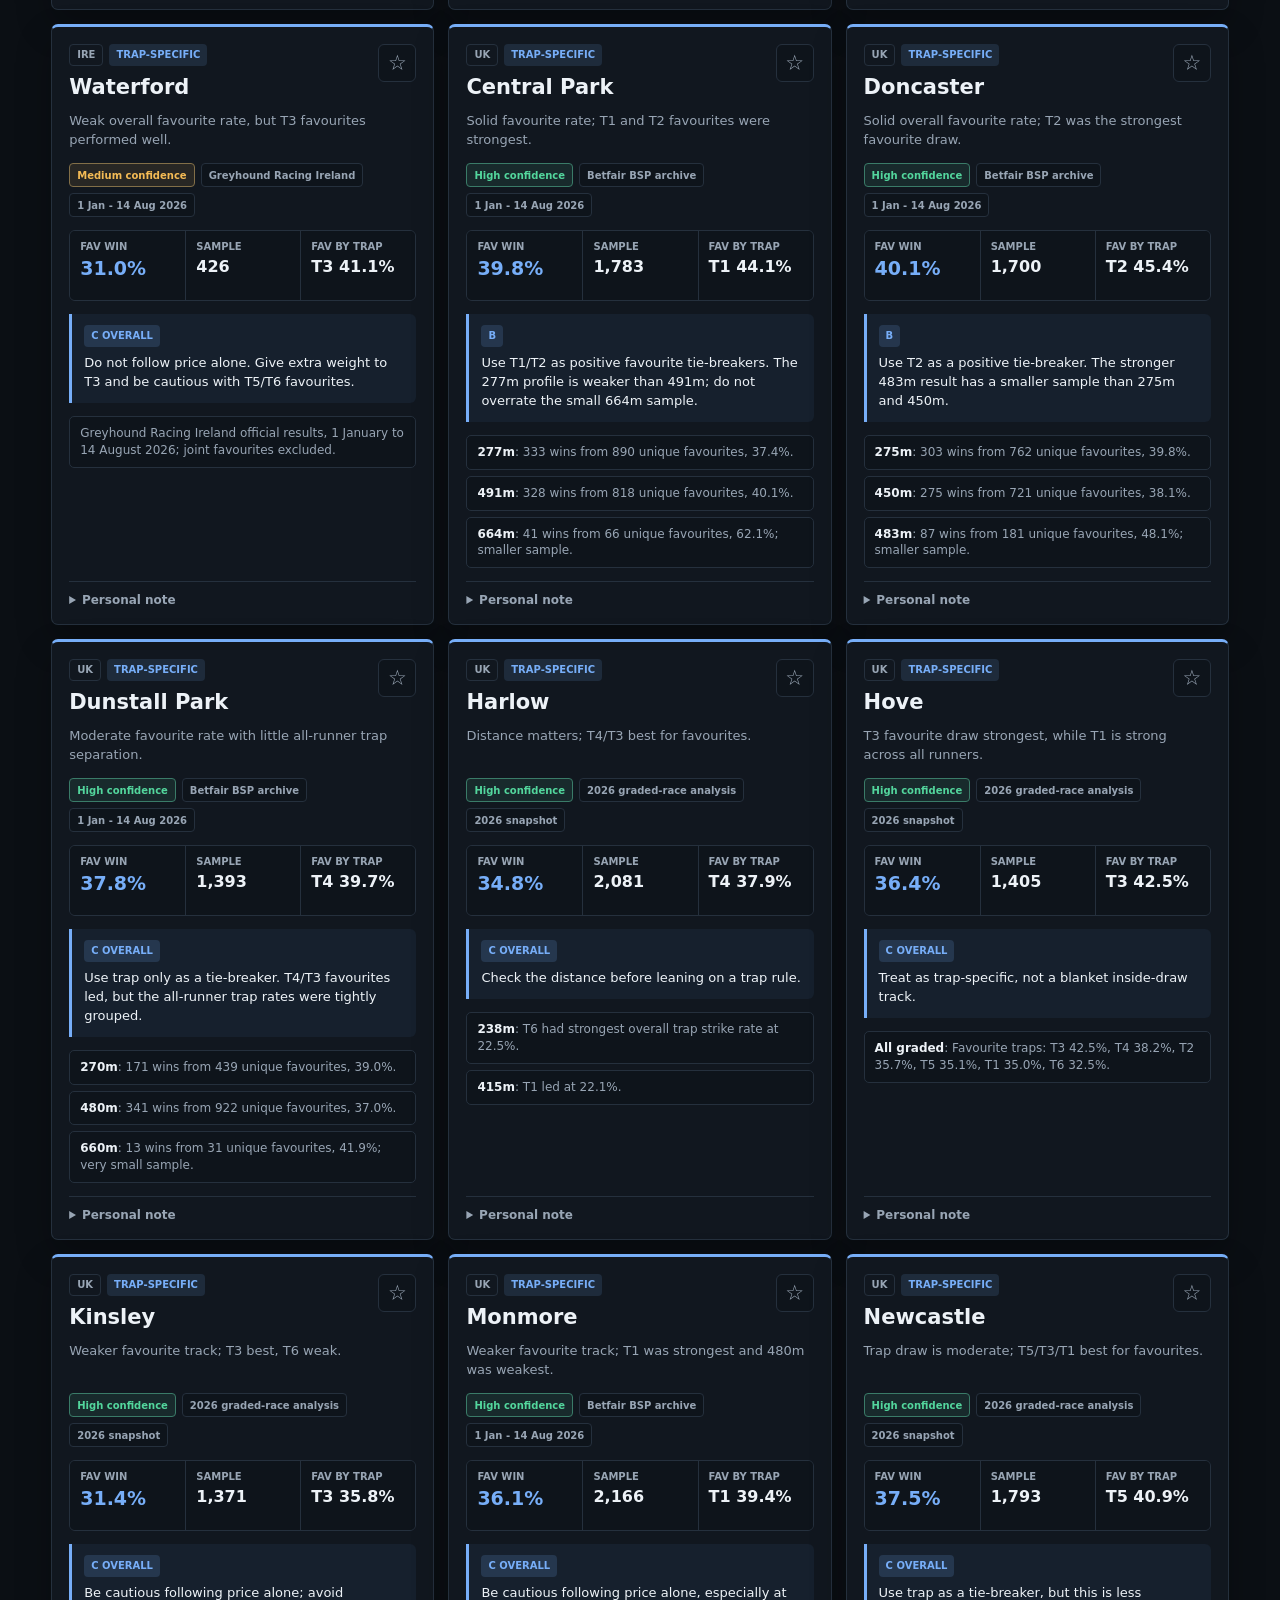
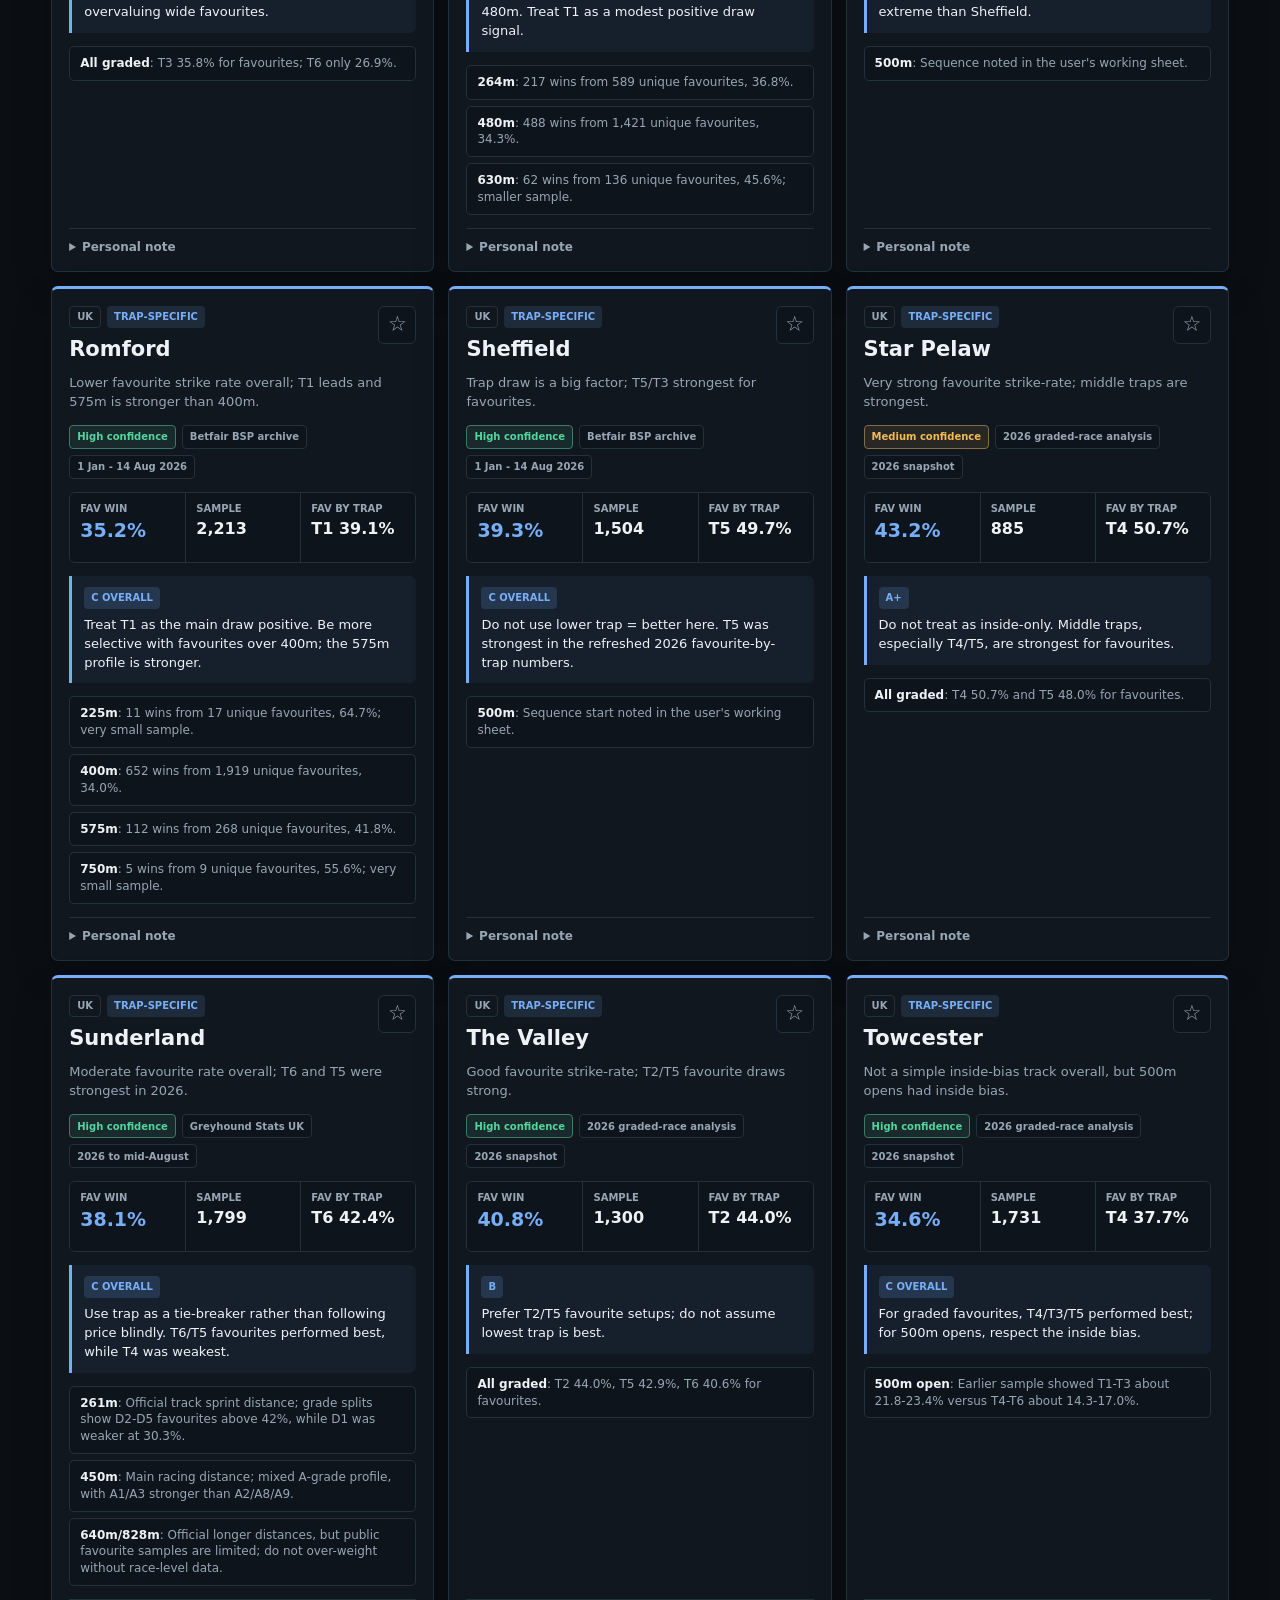
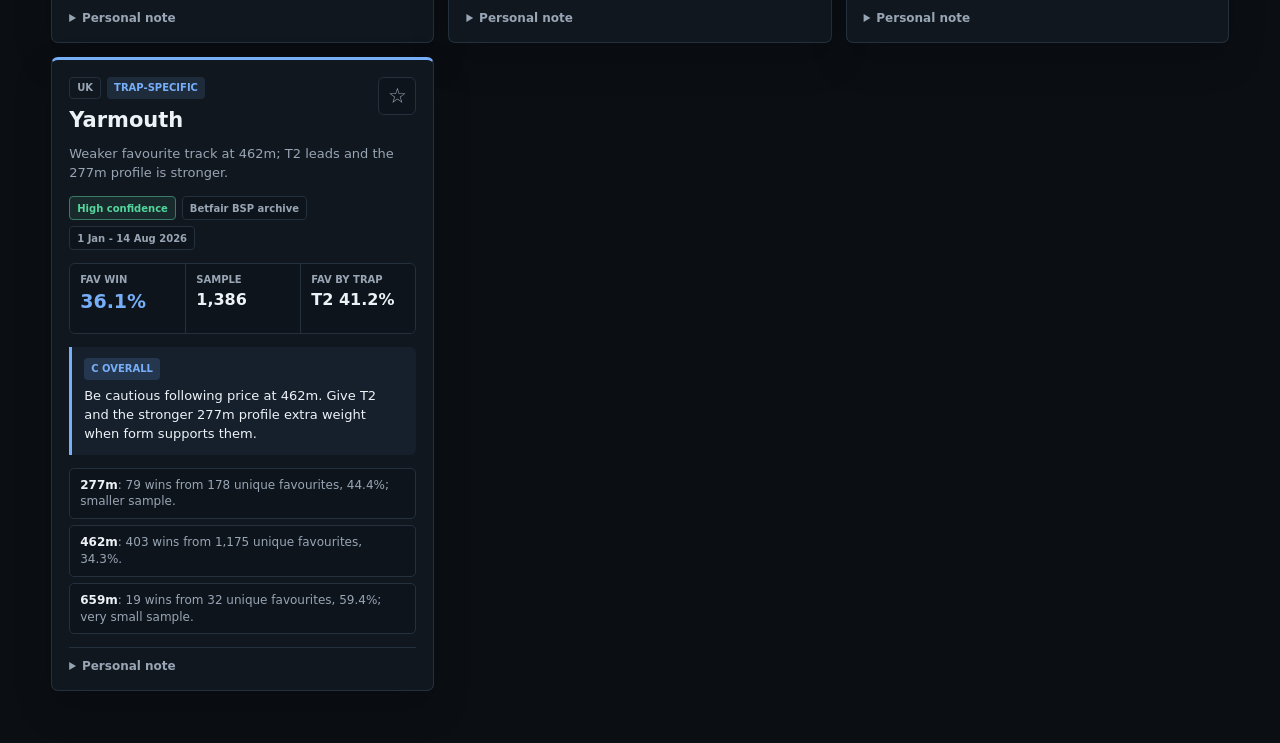
==== commit 3c724dc7: "Automate race form enrichment and add Kilkenny" ====
--- a/index.html
+++ b/index.html
@@ -219,7 +219,7 @@
       <form id="recorderForm">
         <div class="dialog-head">
           <div>
-            <p class="eyebrow">Race form fallback</p>
+            <p class="eyebrow">Advanced form fallback</p>
             <h2 id="formImportTitle">Import Race Form</h2>
           </div>
           <button class="dialog-close" type="button" id="closeRecorder" aria-label="Close">&times;</button>
@@ -232,7 +232,7 @@
         <p class="form-error" id="recorderError" role="alert"></p>
         <div class="dialog-actions">
           <a id="openRecorder" href="https://www.thegreyhoundrecorder.com.au/form-guides/" target="_blank" rel="noreferrer">Open source</a>
-          <button class="primary-button" type="submit">Import form</button>
+          <button class="primary-button" type="submit">Use fallback</button>
         </div>
       </form>
     </dialog>
